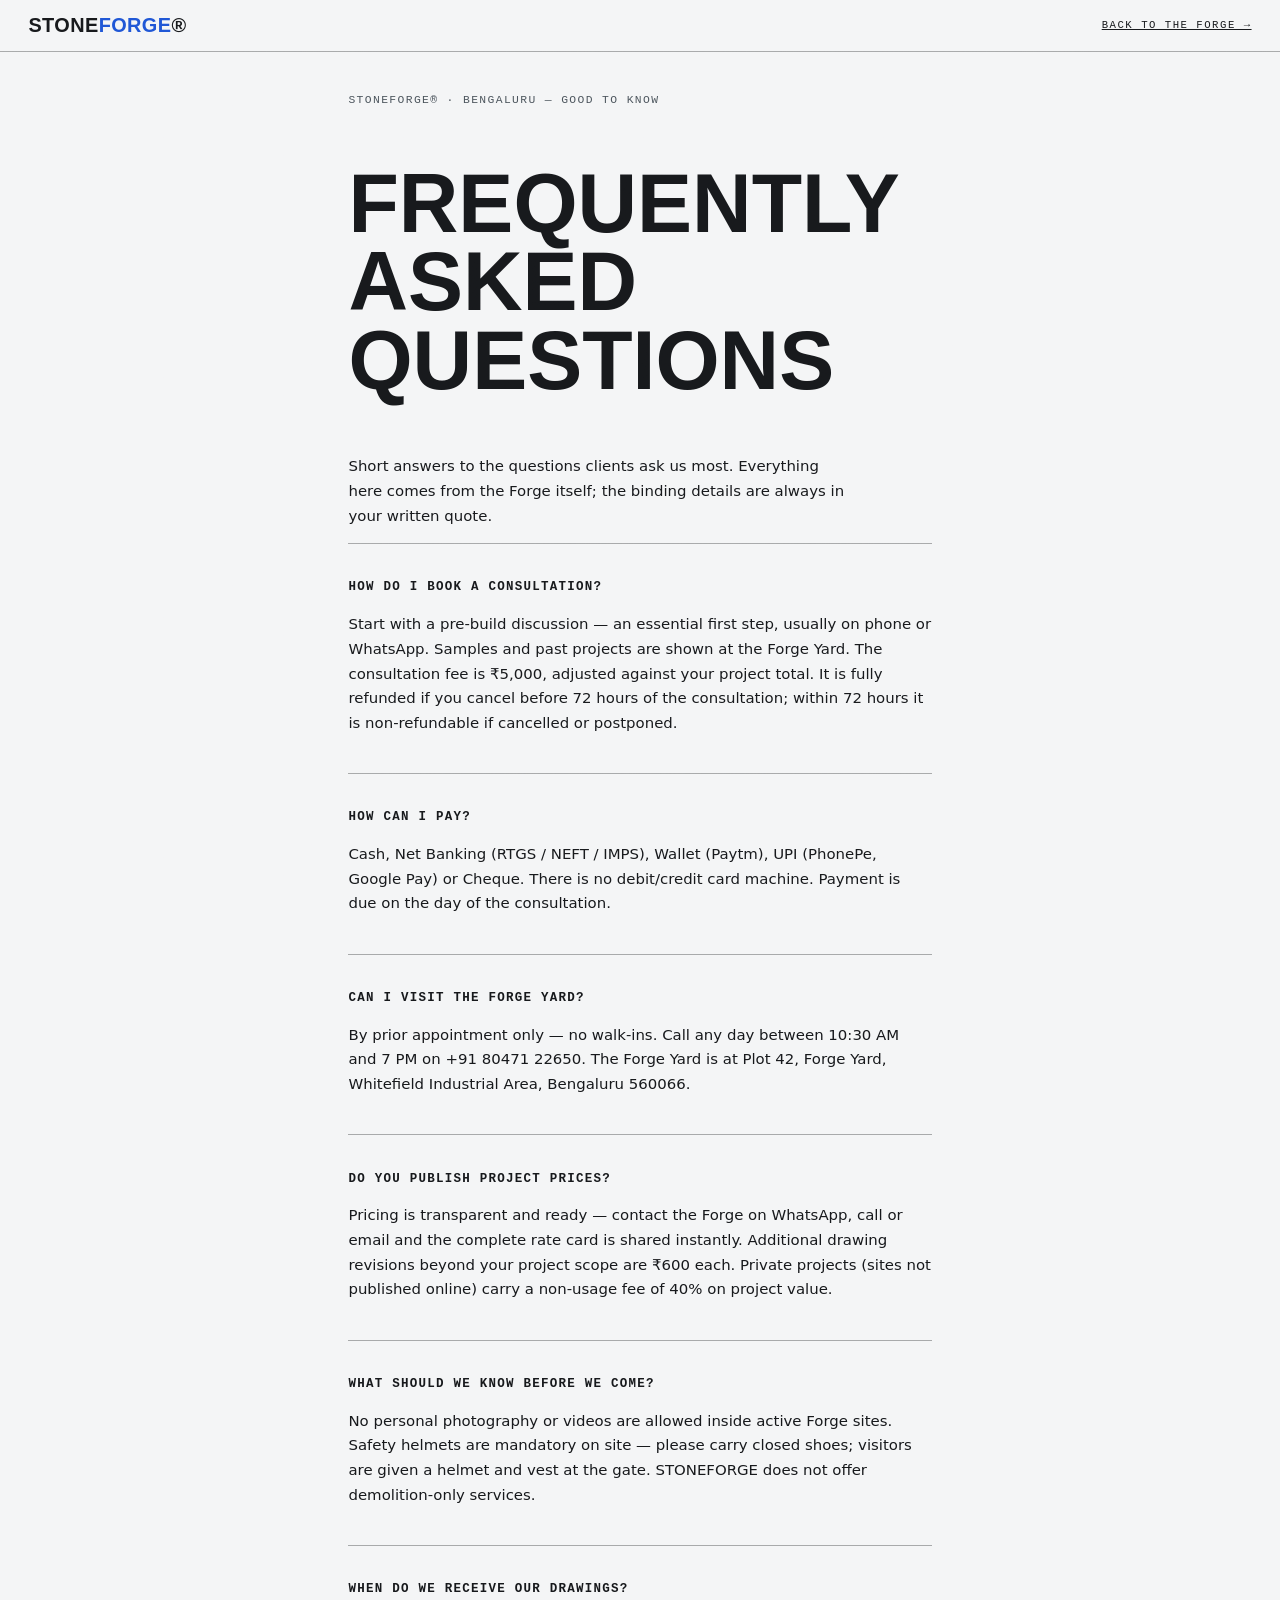
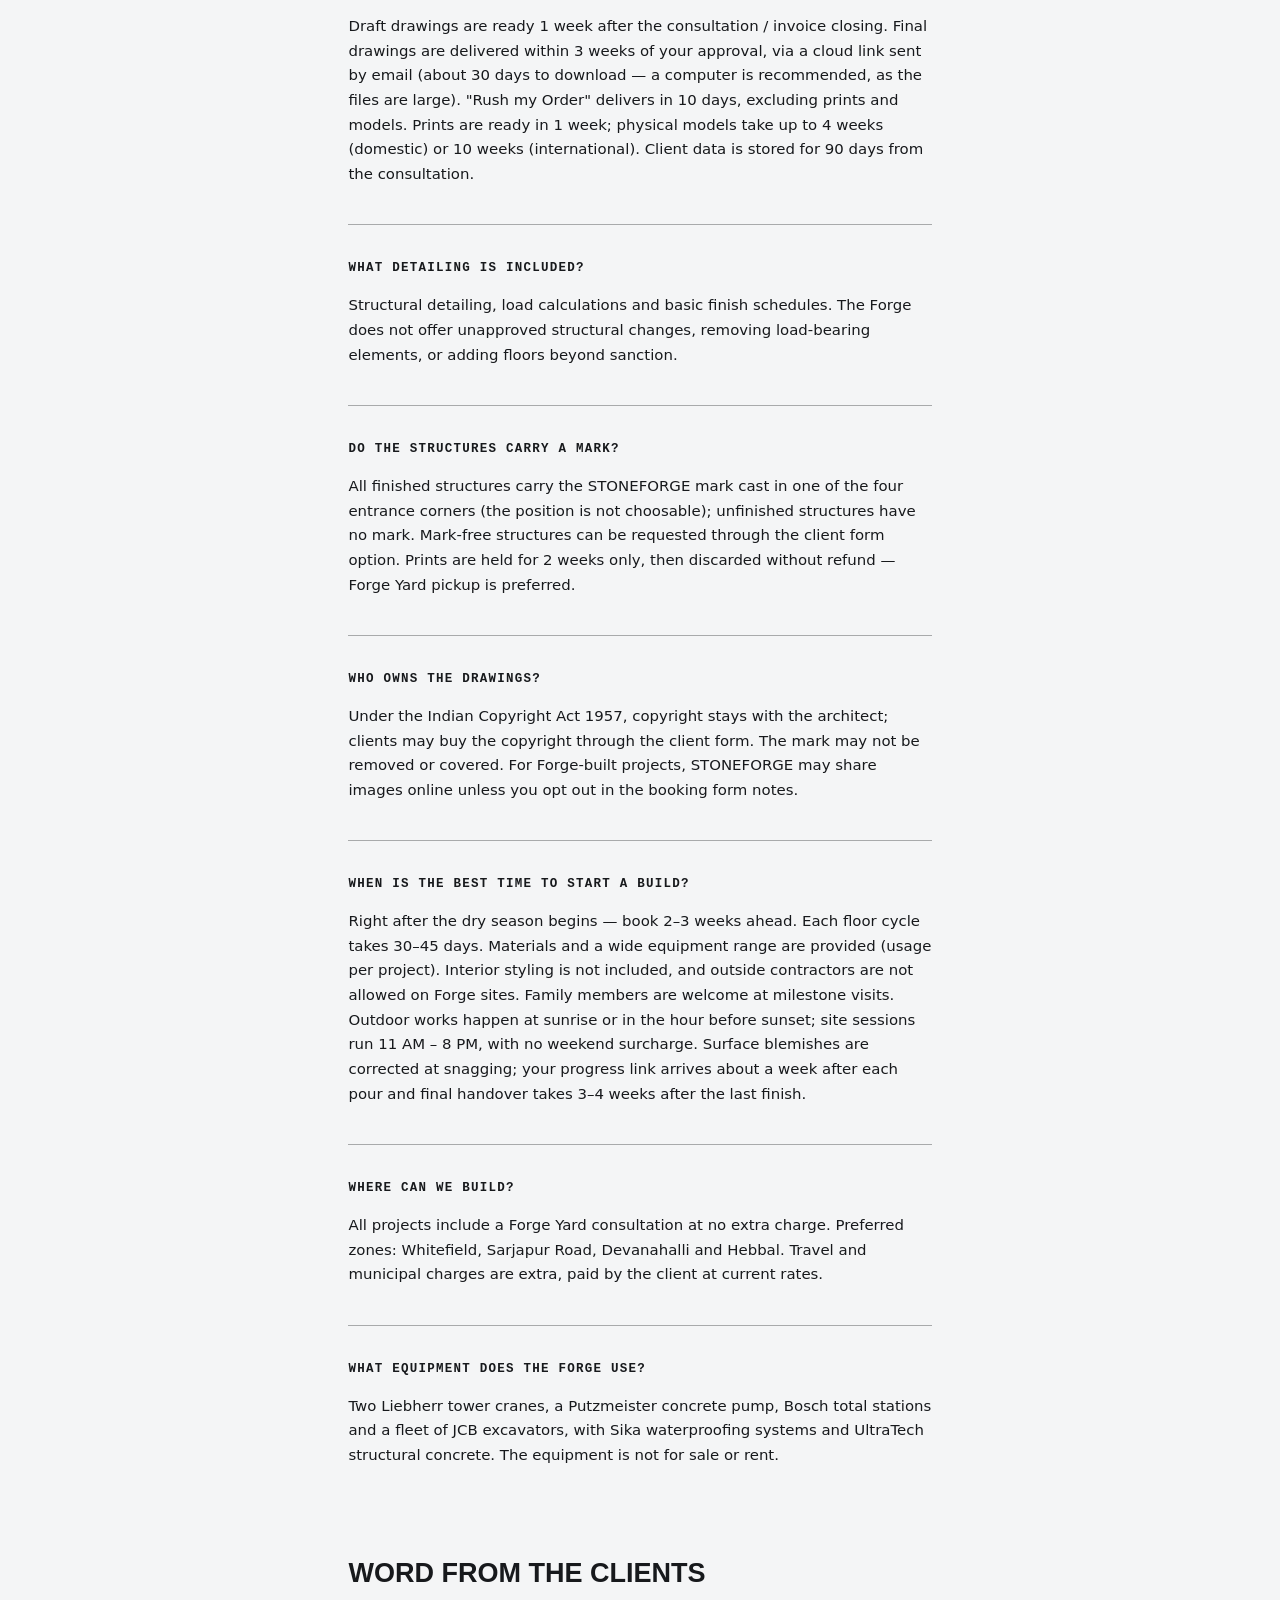
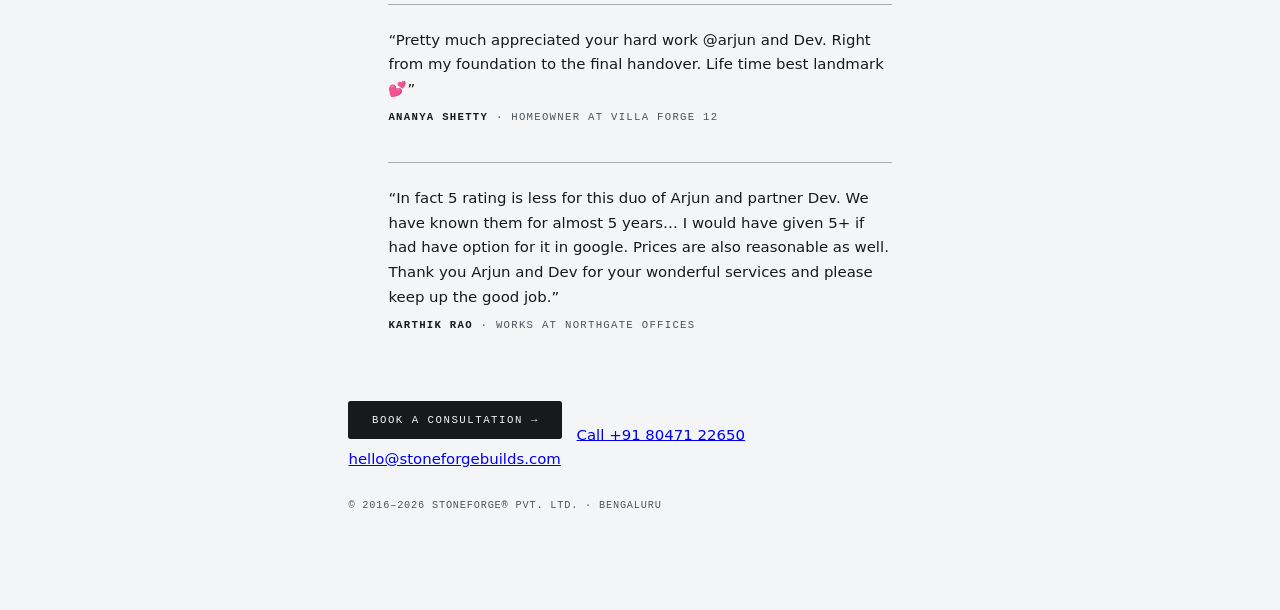
==== faq.html @ f1175250 "Retheme to STONEFORGE — imagined construction business, UI exact Same layout, section order, motion," ====
<!DOCTYPE html>
<html lang="en">
<head>
<meta charset="UTF-8">
<meta name="viewport" content="width=device-width, initial-scale=1.0">
<title>FAQ — STONEFORGE Bengaluru</title>
<meta name="description" content="Questions about booking a site consultation with STONEFORGE Bengaluru — fee, drawing timelines, site rules, detailing and ownership, answered from the Forge itself.">
<meta name="theme-color" content="#101216">
<link rel="stylesheet" href="css/main.css?v=11">
</head>
<body class="doc">
<header class="doc__bar">
  <a class="bar__logo" href="index.html">STONE<b>FORGE</b>®</a>
  <a class="doc__back" href="index.html">Back to the Forge →</a>
</header>
<div class="doc__wrap">
  <div class="mono" style="color:var(--taupe-deep);font-size:.8em;letter-spacing:.12em">STONEFORGE® · Bengaluru — Good to know</div>
  <h1>Frequently asked questions</h1>
  <p class="doc__intro">Short answers to the questions clients ask us most. Everything here comes from the Forge itself; the binding details are always in your written quote.</p>

  <div class="q"><h3>How do I book a consultation?</h3><p>Start with a pre-build discussion — an essential first step, usually on phone or WhatsApp. Samples and past projects are shown at the Forge Yard. The consultation fee is ₹5,000, adjusted against your project total. It is fully refunded if you cancel before 72 hours of the consultation; within 72 hours it is non-refundable if cancelled or postponed.</p></div>
  <div class="q"><h3>How can I pay?</h3><p>Cash, Net Banking (RTGS / NEFT / IMPS), Wallet (Paytm), UPI (PhonePe, Google Pay) or Cheque. There is no debit/credit card machine. Payment is due on the day of the consultation.</p></div>
  <div class="q"><h3>Can I visit the Forge Yard?</h3><p>By prior appointment only — no walk-ins. Call any day between 10:30 AM and 7 PM on +91 80471 22650. The Forge Yard is at Plot 42, Forge Yard, Whitefield Industrial Area, Bengaluru 560066.</p></div>
  <div class="q"><h3>Do you publish project prices?</h3><p>Pricing is transparent and ready — contact the Forge on WhatsApp, call or email and the complete rate card is shared instantly. Additional drawing revisions beyond your project scope are ₹600 each. Private projects (sites not published online) carry a non-usage fee of 40% on project value.</p></div>

  <div class="q"><h3>What should we know before we come?</h3><p>No personal photography or videos are allowed inside active Forge sites. Safety helmets are mandatory on site — please carry closed shoes; visitors are given a helmet and vest at the gate. STONEFORGE does not offer demolition-only services.</p></div>

  <div class="q"><h3>When do we receive our drawings?</h3><p>Draft drawings are ready 1 week after the consultation / invoice closing. Final drawings are delivered within 3 weeks of your approval, via a cloud link sent by email (about 30 days to download — a computer is recommended, as the files are large). "Rush my Order" delivers in 10 days, excluding prints and models. Prints are ready in 1 week; physical models take up to 4 weeks (domestic) or 10 weeks (international). Client data is stored for 90 days from the consultation.</p></div>
  <div class="q"><h3>What detailing is included?</h3><p>Structural detailing, load calculations and basic finish schedules. The Forge does not offer unapproved structural changes, removing load-bearing elements, or adding floors beyond sanction.</p></div>
  <div class="q"><h3>Do the structures carry a mark?</h3><p>All finished structures carry the STONEFORGE mark cast in one of the four entrance corners (the position is not choosable); unfinished structures have no mark. Mark-free structures can be requested through the client form option. Prints are held for 2 weeks only, then discarded without refund — Forge Yard pickup is preferred.</p></div>
  <div class="q"><h3>Who owns the drawings?</h3><p>Under the Indian Copyright Act 1957, copyright stays with the architect; clients may buy the copyright through the client form. The mark may not be removed or covered. For Forge-built projects, STONEFORGE may share images online unless you opt out in the booking form notes.</p></div>

  <div class="q"><h3>When is the best time to start a build?</h3><p>Right after the dry season begins — book 2–3 weeks ahead. Each floor cycle takes 30–45 days. Materials and a wide equipment range are provided (usage per project). Interior styling is not included, and outside contractors are not allowed on Forge sites. Family members are welcome at milestone visits. Outdoor works happen at sunrise or in the hour before sunset; site sessions run 11 AM – 8 PM, with no weekend surcharge. Surface blemishes are corrected at snagging; your progress link arrives about a week after each pour and final handover takes 3–4 weeks after the last finish.</p></div>

  <div class="q"><h3>Where can we build?</h3><p>All projects include a Forge Yard consultation at no extra charge. Preferred zones: Whitefield, Sarjapur Road, Devanahalli and Hebbal. Travel and municipal charges are extra, paid by the client at current rates.</p></div>
  <div class="q"><h3>What equipment does the Forge use?</h3><p>Two Liebherr tower cranes, a Putzmeister concrete pump, Bosch total stations and a fleet of JCB excavators, with Sika waterproofing systems and UltraTech structural concrete. The equipment is not for sale or rent.</p></div>

  <h2>Word from the clients</h2>
  <figure class="rev"><blockquote>“Pretty much appreciated your hard work @arjun and Dev. Right from my foundation to the final handover. Life time best landmark 💕”</blockquote><figcaption><b>Ananya Shetty</b> · Homeowner at Villa Forge 12</figcaption></figure>
  <figure class="rev"><blockquote>“In fact 5 rating is less for this duo of Arjun and partner Dev. We have known them for almost 5 years… I would have given 5+ if had have option for it in google. Prices are also reasonable as well. Thank you Arjun and Dev for your wonderful services and please keep up the good job.”</blockquote><figcaption><b>Karthik Rao</b> · Works at Northgate Offices</figcaption></figure>

  <p style="margin-top:3em"><a class="btn" href="kit.html"><span class="btn__bg"><span class="btn__bg-hover"></span></span><span class="btn__inner"><span class="btn__mask"><span class="btn__text">Book a Consultation →</span></span></span></a> &nbsp; <a href="tel:+918047122650" style="text-decoration:underline">Call +91 80471 22650</a> &nbsp; <a href="mailto:hello@stoneforgebuilds.com" style="text-decoration:underline">hello@stoneforgebuilds.com</a></p>
  <p class="mono" style="margin-top:2.5em;color:var(--taupe-deep);font-size:.72em">© 2016–2026 STONEFORGE® Pvt. Ltd. · Bengaluru</p>
</div>
</body>
</html>
---- css/main.css ----
/* STONEFORGE — own code. Every value transcribed from the reference
   codebase study (CODEBASE-SPEC.md, Annex A). Flat tokens, one accent. */
@font-face{font-family:"Geist";src:url(../assets/fonts/Geist-Variable.woff2) format("woff2");font-weight:100 900;font-display:swap}
@font-face{font-family:"FK Screamer";src:url(../assets/fonts/FKScreamer-Black.woff2) format("woff2");font-weight:900;font-display:swap}
@font-face{font-family:"FK Screamer PT";src:url(../assets/fonts/FKScreamer-Black.woff2) format("woff2");font-weight:900;font-display:swap}
@font-face{font-family:"Geist Mono";src:url(../assets/fonts/GeistMono-Variable.woff2) format("woff2");font-weight:100 900;font-display:swap}
@font-face{font-family:"Caveat";src:url(../assets/fonts/Caveat-Variable-latin.woff2) format("woff2");font-weight:400 700;font-display:swap}

:root{
  --fsa:.5;
  --size-unit:16;--size-container-ideal:1440;--size-container-min:992px;--size-container-max:6000px;
  --size-container:clamp(var(--size-container-min),100vw,var(--size-container-max));
  --size-font:calc(var(--size-container) / (var(--size-container-ideal) / var(--size-unit)));
  --font-body:"Geist",system-ui,sans-serif;
  --font-heading:"FK Screamer","Arial Narrow",Impact,sans-serif;
  --font-mono:"Geist Mono",ui-monospace,Menlo,monospace;
  --display:var(--font-heading);--mono:var(--font-mono);--body:var(--font-body);
  --text-xs:.75em;--text-sm:.8125em;--text-base:.875em;--text-md:1em;--text-lg:1.125em;--text-xl:1.25em;--text-2xl:1.5em;--text-3xl:1.875em;--text-4xl:2.25em;
  --leading-tight:1.2;--leading-normal:1.43;--leading-relaxed:1.6;
  --weight-light:300;--weight-regular:400;--weight-medium:500;--weight-semibold:600;--weight-bold:700;
  --taupe:#6E767E;--taupe-deep:#4B545C;--sand:#E8EAED;--cream:#F4F5F6;--ink:#17191C;--terra:#2F6BFF;--white:#FFFFFF;
  --white-soft:rgba(240,244,248,.8);--white-dim:rgba(240,244,248,.55);--hairline:rgba(240,244,248,.22);--line-strong:rgba(23,25,28,.34);
  --scene-bg:#101216;--court-bg:#0A0C0E;--court-bg-2:#111417;
  --color-accent:var(--terra);--color-accent-hover:#1F56D6;--color-accent-muted:rgba(47,107,255,.15);
  --color-bg:var(--sand);--color-surface:var(--cream);--color-border:var(--line-strong);--color-border-subtle:rgba(23,25,28,.14);
  --color-text:var(--ink);--color-text-secondary:rgba(23,25,28,.66);--color-text-muted:rgba(23,25,28,.45);--color-text-heading:var(--ink);
  --space-xxs:.5em;--space-xs:.75em;--space-s:1em;--space-sm:1.25em;--space-m:1.5em;--space-l:1.875em;--space-xl:2em;--space-xxl:2.5em;--space-3xl:3.75em;--space-4xl:5em;
  --container-padding:1.875em;
  --radius-xs:.25em;--radius-sm:.375em;--radius-md:.5em;--radius-lg:.75em;--radius-xl:1em;--radius-full:9999px;
  --stroke-weight:1px;
  --shadow-sm:0 .0625em .125em rgba(0,0,0,.3);--shadow-md:0 .25em .75em rgba(0,0,0,.3);--shadow-lg:0 .5em 1.5em rgba(0,0,0,.4);
  --ease-default:cubic-bezier(.625,.05,0,1);--duration-fast:.15s;--duration-normal:.3s;--duration-slow:.6s;
  --transition-default:var(--duration-normal) var(--ease-default);--transition-fast:var(--duration-fast) var(--ease-default);
}
*,*:after,*:before{box-sizing:border-box}
html{scroll-behavior:initial;scrollbar-width:none}
html,body{-webkit-font-smoothing:antialiased;-moz-osx-font-smoothing:grayscale;text-rendering:optimizeLegibility}
body{background-color:var(--color-bg);color:var(--color-text);font-family:var(--font-body);font-size:var(--size-font);font-weight:400;line-height:1.43;margin:0;min-height:100vh;-ms-overflow-style:none}
body::-webkit-scrollbar,body ::-webkit-scrollbar{display:none}
::selection{background:var(--terra);color:var(--cream);text-shadow:none}
svg{max-width:none;height:auto;box-sizing:border-box;vertical-align:middle}
.site__main{display:contents}
.site{position:relative;left:0}
:where(.court__title,.qq__endcap-title,.qq__name,.tbr-intro,.ttl__head){margin:0;font-size:inherit;font-weight:inherit}
:where(a,button,input,select,textarea,summary,[tabindex]:not([tabindex="-1"])):focus-visible{outline:2px solid currentColor;outline-offset:3px}
html.lenis,html.lenis body{height:auto}
.lenis.lenis-smooth iframe{pointer-events:none}
html.is-intro{overflow:hidden}
html.is-prepaint #main>:not(#hero),html.is-prepaint #footer{display:none}
body:after{content:"";position:fixed;inset:0;z-index:99;pointer-events:none;opacity:.06;mix-blend-mode:overlay;background-image:url("data:image/svg+xml,%3Csvg xmlns='http://www.w3.org/2000/svg' width='240' height='240'%3E%3Cfilter id='n'%3E%3CfeTurbulence type='fractalNoise' baseFrequency='0.9' numOctaves='2'/%3E%3C/filter%3E%3Crect width='240' height='240' filter='url(%23n)'/%3E%3C/svg%3E")}

/* ---------- Skip links ---------- */
.skip{position:fixed;left:1em;top:1em;z-index:10050;display:flex;gap:.5em;pointer-events:none}
.skip__link{appearance:none;display:inline-block;margin:0;padding:1.083333em 1.666667em;border:0;border-radius:0;font-family:var(--mono);font-weight:500;font-size:.75em;line-height:1;letter-spacing:.12em;text-transform:uppercase;text-decoration:none;color:var(--ink);background:var(--cream);cursor:pointer;pointer-events:auto;transform:translateY(-400%)}
.skip__link:focus,.skip__link:focus-visible{transform:none;outline:2px solid var(--terra);outline-offset:2px}

/* ---------- Page-transition door ---------- */
.pt-door{position:fixed;inset:0;z-index:10000;overflow:hidden;contain:strict;visibility:hidden;pointer-events:none;--pt-amber:170,200,255}
html.pt-in .pt-door,.pt-door.is-active{visibility:visible;pointer-events:auto}
.pt-door__leaf{position:absolute;top:0;bottom:0;width:calc(50% + 1px);background:linear-gradient(180deg,#14171b,#0f1215 55%,#0a0c0e);will-change:transform}
.pt-door__leaf:before{content:"";position:absolute;inset:2.2em;border:1px solid rgba(240,244,248,.05)}
.pt-door__leaf--a{left:0}.pt-door__leaf--b{right:0}
.pt-door__bar{position:absolute;height:.35em;top:52%;width:34%;border-radius:.2em;background:linear-gradient(180deg,#fffaf01a,#fffaf008)}
.pt-door__leaf--a .pt-door__bar{right:3.2em}.pt-door__leaf--b .pt-door__bar{left:3.2em}
.pt-door__rim{position:absolute;top:0;bottom:0;width:1px;opacity:0;background:rgba(var(--pt-amber),.9);box-shadow:0 0 1.125em rgba(var(--pt-amber),.6)}
.pt-door__leaf--a .pt-door__rim{right:0}.pt-door__leaf--b .pt-door__rim{left:0}
.pt-door__light{position:absolute;top:0;bottom:0;left:50%;width:0;opacity:0;mix-blend-mode:screen;background:linear-gradient(90deg,rgba(var(--pt-amber),.25),#ffe2bef2 50%,rgba(var(--pt-amber),.25))}
.pt-door__flood{position:absolute;inset:0;opacity:0;mix-blend-mode:screen;pointer-events:none;background:radial-gradient(70% 90% at 50% 50%,#d7e6fff2,rgba(var(--pt-amber),.55) 45%,#2f6bff26)}
.pt-door__label{position:absolute;left:50%;top:50%;z-index:2;margin:0;transform:translate(-50%,-50%);text-align:center;white-space:nowrap;opacity:0}
.pt-door__name{display:block;font-family:"FK Screamer PT","FK Screamer",Impact,sans-serif;font-weight:900;font-size:1.125em;line-height:.9;letter-spacing:.01em;text-transform:uppercase;color:#f4f5f6eb}
.pt-door__char{display:inline-block;will-change:transform,opacity}

/* ---------- Loader ---------- */
.loader{position:fixed;inset:0;z-index:60;background:var(--scene-bg);pointer-events:none}
.loader--live{background:transparent}
.loader__blocks{position:absolute;inset:0;z-index:1}
.loader__block{position:absolute;background:#000;box-shadow:0 0 0 1px #000}
.loader__ui{position:absolute;left:4em;bottom:3.5em;z-index:2;display:flex;gap:1.5em;align-items:baseline;font-family:var(--mono);color:var(--sand);font-size:.75em;letter-spacing:.18em;text-transform:uppercase}
.loader__pct{font-size:3.333333em;font-weight:700;letter-spacing:-.02em;color:var(--white);font-variant-numeric:tabular-nums}
.loader__bar{display:inline-block;width:15em;height:1px;background:var(--hairline);position:relative;top:-.5em}
.loader__bar i{position:absolute;left:0;top:0;height:100%;width:0%;background:var(--terra)}
.loader__skip{position:absolute;top:3.272727em;right:4.363636em;z-index:2;pointer-events:auto;font-family:var(--mono);font-size:.6875em;letter-spacing:.16em;text-transform:uppercase;color:var(--white-dim);background:none;border:1px solid var(--hairline);border-radius:9999px;padding:1.090909em 2em;cursor:pointer;opacity:0;visibility:hidden;transition:color .3s,border-color .3s,opacity .4s,visibility 0s .4s}
.loader__skip.is-on{opacity:1;visibility:visible;transition-delay:0s}
.loader__skip:hover{color:var(--white);border-color:var(--white-soft)}
.loader__skip:focus-visible{outline:2px solid var(--terra);outline-offset:3px}
.loader__label{display:inline-flex;align-items:center;gap:.833333em;white-space:nowrap;color:var(--white-soft)}
.loader__mark{width:2.666667em;height:auto;flex:none;color:var(--white)}
.loader-num{position:fixed;inset:0;z-index:59;pointer-events:none;mix-blend-mode:multiply}
.loader-num__svg{display:block;width:100%;height:100%}
.loader-num__digit{font-family:var(--font-heading);font-weight:900;fill:#fff}

/* ---------- Top bar ---------- */
.bar{position:fixed;top:0;left:0;right:0;z-index:50;display:flex;justify-content:space-between;align-items:flex-start;padding:2.375em 3em 0;pointer-events:none;transition:top .45s cubic-bezier(.625,.05,0,1),transform .7s cubic-bezier(.625,.05,0,1),opacity .6s ease}
.bar>*{pointer-events:auto}
.bar--hidden{top:-8em}
.bar__logo{display:block;padding-block:.3125em;margin-block:-.3125em;color:var(--white);transition:color .4s ease;text-decoration:none;font-family:var(--display);font-weight:900;font-size:1.375em;letter-spacing:.02em;line-height:1;text-transform:uppercase}
.bar__logo b{color:var(--terra);font-weight:900}
.bar__cta{font-size:.8125em}
.bar--ink .bar__logo{color:var(--ink)}
.bar--ink .bar__cta{--btn-color:var(--cream);--btn-bg:var(--ink);--btn-hover-bg:var(--terra);--btn-hover-color:var(--cream);--btn-icon-color:var(--terra);--btn-icon-bg:var(--cream)}
html.is-intro .bar{opacity:0;pointer-events:none}
html.is-intro .bar>*{pointer-events:none}

/* ---------- Buttons ---------- */
.btn{--btn-color:var(--cream);--btn-bg:var(--ink);--btn-hover-bg:var(--terra);--btn-hover-color:var(--cream);--btn-icon-color:var(--terra);--btn-icon-bg:var(--cream);--btn-radius:.25em;--btn-icon-radius:.125em;--btn-swap-dist:1.6em;--btn-ease-hover:cubic-bezier(.625,.05,0,1);--btn-ease-click:cubic-bezier(.4,0,.2,1);--btn-focus:var(--terra);position:relative;display:inline-grid;padding:0;border:0;color:var(--btn-color);background:transparent;font-family:var(--mono);font-size:.71875em;font-weight:500;letter-spacing:.14em;text-transform:uppercase;line-height:1;text-decoration:none;cursor:pointer;user-select:none;-webkit-user-select:none;-webkit-tap-highlight-color:transparent;transition:transform .18s var(--btn-ease-click)}
.btn:active{transform:scale(.965)}
.btn__bg{grid-area:1/1;position:relative;overflow:clip;background:var(--btn-bg);border-radius:var(--btn-radius);box-shadow:inset 0 0 0 var(--btn-border-w,0) var(--btn-border-c,transparent)}
.btn__bg-hover{position:absolute;left:-10%;bottom:0;width:120%;height:100%;background:var(--btn-hover-bg);transform:translate3d(0,175%,0) rotate(15deg)}
.btn__inner{grid-area:1/1;position:relative;display:flex;align-items:center;justify-content:center;gap:.95em;padding:1.3em 2.2em;transition:color .525s var(--btn-ease-hover)}
.btn--icon .btn__inner{padding:.85em .85em .85em 2.2em}
.btn__mask{clip-path:inset(-10% 0);display:flex;align-items:center;justify-content:center;flex:none}
.btn__text{display:block;text-shadow:0 var(--btn-swap-dist) currentColor}
.btn__icon-wrap{position:relative;display:grid;flex:none;width:2.1em;height:2.1em;color:var(--btn-icon-color);border-radius:var(--btn-icon-radius)}
.btn__icon-bg{grid-area:1/1;width:100%;height:100%;background:var(--btn-icon-bg);border-radius:inherit}
.btn__icon-mask{grid-area:1/1;position:relative;overflow:clip;width:100%;height:100%}
.btn__icon-list{position:absolute;top:0;right:0;display:flex;height:100%}
.btn__icon{width:2.1em;height:2.1em;padding:.55em;box-sizing:border-box;display:block}
.btn__bg-hover,.btn__text,.btn__icon,.btn__icon-bg{transition:transform .525s var(--btn-ease-hover)}
.btn:after{content:"";position:absolute;inset:-.35em;border-radius:calc(var(--btn-radius) + .2em);box-shadow:0 0 0 0 transparent;transition:box-shadow .2s cubic-bezier(.32,.72,0,1);pointer-events:none}
.btn:focus-visible{outline:none}
.btn:focus-visible:after{box-shadow:0 0 0 .18em var(--btn-focus)}
.btn--light{--btn-bg:var(--cream);--btn-color:var(--ink);--btn-hover-bg:var(--terra);--btn-hover-color:var(--cream);--btn-icon-bg:var(--ink);--btn-icon-color:var(--cream);--btn-focus:var(--cream)}
.btn--ghost{--btn-bg:transparent;--btn-color:var(--white);--btn-hover-bg:var(--terra);--btn-hover-color:var(--cream);--btn-border-w:1px;--btn-border-c:var(--hairline)}
.btn--inverse{--btn-bg:var(--terra);--btn-hover-bg:var(--ink);--btn-color:var(--cream);--btn-hover-color:var(--cream);--btn-icon-color:var(--ink);--btn-icon-bg:var(--cream);--btn-focus:var(--ink)}
.btn--pill{--btn-radius:999em;--btn-icon-radius:999em}
@media (hover:hover) and (pointer:fine) and (prefers-reduced-motion:no-preference){
  .btn:hover .btn__bg-hover{transform:translateZ(0) rotate(0)}
  .btn:hover .btn__text{transform:translateY(calc(-1 * var(--btn-swap-dist)))}
  .btn:hover .btn__icon{transform:translate3d(200%,0,0)}
  .btn:hover .btn__icon-bg{transform:rotate(90deg)}
  .btn:hover .btn__inner{color:var(--btn-hover-color)}
}
@media (hover:none){.btn__bg-hover{display:none}}

/* ---------- Sound toggle ---------- */
.snd{position:fixed;z-index:48;left:4em;bottom:1.583333em;display:flex;align-items:center;gap:1.166667em;padding:0;border:0;background:none;cursor:pointer;font-size:.75em;color:var(--white-dim);transition:transform .7s cubic-bezier(.625,.05,0,1),color .3s,opacity .6s ease;-webkit-tap-highlight-color:transparent}
html.is-intro .snd{opacity:0;pointer-events:none}
.snd:hover{color:var(--sand)}
.snd--ink{color:#17191cb3}.snd--ink:hover{color:var(--ink)}
.snd__ring{display:flex;align-items:center;justify-content:center;width:3.333333em;height:3.333333em;border-radius:50%;border:1px solid rgba(255,255,255,.15);background:#00000040;-webkit-backdrop-filter:blur(12px);backdrop-filter:blur(12px);transition:background .3s}
.snd:hover .snd__ring{background:#0006}
.snd--ink .snd__ring{border-color:#17191c26}
.snd__eq{display:flex;align-items:flex-end;gap:.208333em;height:1.166667em}
.snd__eq i{width:.166667em;height:35%;border-radius:1px;background:currentColor;transform-origin:50% 100%;transition:height .3s}
.snd--on .snd__eq i{animation:sndEq .85s ease-in-out infinite alternate}
.snd--on .snd__eq i:nth-child(2){animation-delay:.13s}.snd--on .snd__eq i:nth-child(3){animation-delay:.26s}.snd--on .snd__eq i:nth-child(4){animation-delay:.39s}
.snd--off{color:rgba(232,234,237,.34)}.snd--off:hover{color:var(--white-dim)}
.snd--ink.snd--off{color:#17191c61}
.snd__div{display:block;width:1px;height:1.166667em;background:rgba(232,234,237,.18);opacity:0;transition:opacity .5s ease}
.snd--hero .snd__div{opacity:1}
.snd--ink .snd__div{background:#17191c2e}

/* ---------- Headline fill meters (data-fill) ---------- */
@property --p{syntax:"<number>";initial-value:0;inherits:true}
[data-fill]{--p:0;--edge:var(--terra);--ease:linear;--unread:rgba(120,130,140,.22);--final:var(--sand)}
.cf-line{display:block}
.rat__title .cf-line{display:inline-block}
.cf-line,.cf-line > [data-fill-text]{background-image:linear-gradient(90deg,var(--final) 0%,var(--final) 30%,var(--edge) 40%,var(--unread) 50%,var(--unread) 100%);background-size:350% 100%;background-repeat:no-repeat;background-position-x:calc((100 - var(--p)) * 1%);-webkit-background-clip:text;background-clip:text;color:transparent!important;forced-color-adjust:none;-webkit-print-color-adjust:exact;print-color-adjust:exact}
[data-fill="dim"]{--unread:rgba(120,130,140,.22);--final:var(--sand)}
[data-fill="ghost"]{--unread:transparent}
@media (prefers-reduced-motion:reduce){[data-fill]{--p:100}}
[data-fill] .cf-seg{position:relative}

/* ---------- Hero ---------- */
.hero{position:relative;height:100vh;background:var(--scene-bg);color:var(--white);overflow:hidden;--h1-size:7.625em}
.hero__main{position:relative;z-index:1;display:flex;flex-direction:column;height:100%;padding:0 calc(var(--size-font)*3) 1.75em}
.hero--internal .hero__main{flex:inherit;height:auto}
.hero__media{position:absolute;inset:0;z-index:0}
.hero__poster{position:absolute;inset:0}
.hero__poster img{width:100%;height:100%;object-fit:cover;object-position:center}
.hero__poster--first img{position:absolute;inset:0}
.hero__canvas{position:absolute;inset:0;width:100%;height:100%;display:block;opacity:0;transition:opacity .6s ease}
.hero__canvas.is-live{opacity:1}
.hero__player-front{position:absolute;inset:0;z-index:2;width:100%;height:100%;object-fit:cover;object-position:center;pointer-events:none;will-change:transform}
.hero__floor-strip{position:absolute;inset:0;z-index:1;width:100%;height:100%;object-fit:cover;object-position:center;pointer-events:none;will-change:transform}
.hero__seam{position:absolute;inset:0;z-index:4;pointer-events:none}
.hero__seam:before{content:"";position:absolute;left:0;right:0;bottom:0;height:13%!important;background:linear-gradient(180deg,#0000,#101216 55%);opacity:.97}
.hero__player-glow{position:absolute;inset:0;z-index:3;width:100%;height:100%;object-fit:cover;object-position:center;pointer-events:none;mix-blend-mode:screen;opacity:.35;will-change:transform;-webkit-mask-image:var(--glow-mask);mask-image:var(--glow-mask);-webkit-mask-size:cover;mask-size:cover}
.hero__copy{position:static;z-index:2;height:100%;display:flex;flex-direction:column}
.hero__main{flex:1;min-height:0}
.hero__h1{position:static;margin:0;font-family:var(--display);font-weight:900;font-size:clamp(3em,7vw,7.625em);line-height:.9;letter-spacing:.005em;text-transform:uppercase;color:var(--white)}
.hero--h1a .hero__h1{z-index:5;mix-blend-mode:overlay}
.hero__h1-line{display:block}
.hero__h1-line--giant{position:absolute;left:calc(var(--size-font)*3);top:18.2%;z-index:5;font-size:min(var(--h1-size,9999px),clamp(calc(var(--size-font)*4.5),9.6vw,calc(var(--size-font)*11)));letter-spacing:.02em;white-space:nowrap;--final:#fff}
.hero__h1-line--giant > span{opacity:0}
.hero__h1-line--giant .cf-seg{position:relative}
.hero--h1front .hero__h1-line--giant{--h1f-ink:#E8EAED}
.hero__h1-ghost-line{position:absolute;opacity:0;left:calc(var(--size-font)*3);top:18.2%;z-index:7;font-family:var(--display);font-weight:900;font-size:min(var(--h1-size,9999px),clamp(calc(var(--size-font)*4.5),9.6vw,calc(var(--size-font)*11)));letter-spacing:.02em;line-height:.9;text-transform:uppercase;white-space:nowrap;--unread:transparent;--edge:transparent;--final:#E8EAED;color:var(--h1f-ink,#E8EAED);mix-blend-mode:hard-light;pointer-events:none}
.hero__h1-ghost-line > span{opacity:1}
.hero__h1-ghost-line .hero__h1-word--pre{visibility:hidden}
.hero__h1-word--pre{}
.hero__h1-light{position:absolute;inset:0;pointer-events:none;color:transparent}
.hero__h1-light--ray{background:linear-gradient(var(--h1-ray-angle,115deg),transparent calc(var(--h1-ray-center,72%) - var(--h1-ray-width,26%) / 2),#FFFBEB calc(var(--h1-ray-center,72%)),transparent calc(var(--h1-ray-center,72%) + var(--h1-ray-width,26%) / 2));background-size:auto;background-clip:text;-webkit-background-clip:text;opacity:calc(var(--h1-ray-alpha,.75) * var(--h1-ray-o,0))}
.hero__h1-light--sweep{background:linear-gradient(100deg,transparent calc(72% - 14%),#FFFBEB 72%,transparent calc(72% + 14%));background-size:300% 100%;background-position-x:calc(var(--sweep-o,1.05) * 100%);background-clip:text;-webkit-background-clip:text;opacity:var(--h1-sweep-o,0)}
.hero--h1b .hero__h1-light--ray{--h1-ray-angle:115deg;--h1-ray-center:72%;--h1-ray-width:26%;--h1-ray-alpha:.75}
.hero__headline{position:absolute;left:calc(var(--size-font)*3);top:max(calc(41.9% - 3.6678em),calc(18.2% + var(--h1-size,7.625em) * 1.015 + .4438em));z-index:7;display:flex;flex-direction:column;gap:0}
.hero__tagline{margin:0;font-size:3.3944em;line-height:.89;letter-spacing:.01em;text-transform:none;color:#8FB4FF;font-weight:900;font-family:var(--display)}
.hero__tagline > span{display:inline-block;opacity:0}
.hero__para{max-width:19em;margin:1.5139em 0 0;font-size:1em;font-weight:400;line-height:1.6;color:var(--white-soft);opacity:0;transform:translateY(.875em)}
.hero__cta-row{display:flex;gap:.8125em;margin-top:2.061em;opacity:0;transform:translateY(.875em)}
.hero__slogan{position:absolute;right:46%;bottom:34%;z-index:6;list-style:none;margin:0;padding:0;pointer-events:none;font-family:var(--mono);font-size:.65625em;letter-spacing:.22em;text-transform:uppercase;color:var(--white-soft)}
.hero__slogan-item{position:absolute;left:0;bottom:0;display:flex;align-items:center;gap:.7em;white-space:nowrap;opacity:0}
.hero__slogan-item.is-on{opacity:1;transition:opacity .28s ease,transform .28s ease}
.hero__slogan-dot{width:.55em;height:.55em;border-radius:50%;background:var(--terra);flex:none}
.hero__slogan-item--a{--tx:0em;--ty:0em}.hero__slogan-item--b{--tx:-2.5em;--ty:6.5em}.hero__slogan-item--c{--tx:3.5em;--ty:-2.5em}.hero__slogan-item--d{--tx:-1em;--ty:3em}
.hero__slogan-item{transform:translate(var(--tx),var(--ty)) translateY(.5em)}
.hero__slogan-item.is-on{transform:translate(var(--tx),var(--ty))}
.hero__prod-card{position:absolute;right:2.125em;bottom:1.6875em;z-index:6;width:clamp(6em,8.5vw,9.375em);aspect-ratio:252/286;color:var(--white);opacity:0;pointer-events:none}

.hero__pc-corner{position:absolute;width:.875em;height:.875em;color:var(--white-soft)}
.hero__pc-corner:before,.hero__pc-corner:after{content:"";position:absolute;background:currentColor}
.hero__pc-corner:before{width:100%;height:1.5px}.hero__pc-corner:after{width:1.5px;height:100%}
.hero__pc-corner--tl{top:0;left:0}.hero__pc-corner--tr{top:0;right:0;transform:scaleX(-1)}.hero__pc-corner--bl{bottom:0;left:0;transform:scaleY(-1)}.hero__pc-corner--br{bottom:0;right:0;transform:scale(-1)}
.hero__pc-reticle{position:absolute;left:50%;top:46%;width:58%;aspect-ratio:1;transform:translate(-50%,-50%);border:1px solid var(--hairline);border-radius:50%}
.hero__pc-reticle:before,.hero__pc-reticle:after{content:"";position:absolute;background:var(--hairline)}
.hero__pc-reticle:before{left:50%;top:-14%;bottom:-14%;width:1px}
.hero__pc-reticle:after{top:50%;left:-14%;right:-14%;height:1px}
.hero__prod-card-icon{position:absolute;left:50%;top:46%;transform:translate(-50%,-50%);width:26%;color:var(--white-soft)}
.hero__pc-scan{position:absolute;left:0;right:0;top:0;height:18%;background:linear-gradient(180deg,transparent,rgba(47,107,255,.28),transparent);animation:pcScan 4.6s ease-in-out infinite}
.hero__pc-top{position:absolute;top:.75em;left:0;right:0;text-align:center;font-family:var(--mono);font-size:.5625em;letter-spacing:.22em;color:var(--white-dim)}
.hero__prod-card-live{position:absolute;top:.75em;right:.75em;width:.375em;height:.375em;border-radius:50%;background:var(--terra);animation:pcLive 1.8s ease-in-out infinite}
.hero__pc-coords{position:absolute;left:0;right:0;bottom:3.75em;text-align:center;font-family:var(--mono);font-size:.5625em;letter-spacing:.18em;color:var(--white-dim)}
.hero__prod-card-tag{position:absolute;left:0;right:0;bottom:.888889em;text-align:center;font-family:var(--mono);font-size:.5625em;letter-spacing:.22em;color:var(--white-soft)}
.hero__learn{position:absolute;left:calc(4em + var(--cue-shift,0px));bottom:2.166667em;z-index:6;display:flex;align-items:center;gap:.833333em;font-family:var(--mono);font-size:.75em;letter-spacing:.18em;text-transform:uppercase;color:var(--white-dim);opacity:0;transform:translateY(.666667em);background:none;border:0;padding:0;cursor:pointer;text-decoration:none}
.hero__learn.is-on{opacity:1;transform:none;transition:opacity .8s ease,transform .8s ease}
.hero__learn:hover{color:var(--white)}
.hero__learn-drib{position:relative;width:1.833333em;height:2.166667em}
.hero__learn-ball{position:absolute;left:50%;top:0;width:.916667em;height:.916667em;margin-left:-.458333em;border:1px solid var(--white-soft);border-radius:50%;animation:cueDrib 1.6s cubic-bezier(.36,0,.64,1) infinite}
.hero__learn-ghost{position:absolute;left:50%;top:0;width:.916667em;height:.916667em;margin-left:-.458333em;border:1px solid rgba(240,244,248,.25);border-radius:50%;animation:cueDrib 1.6s cubic-bezier(.36,0,.64,1) infinite;animation-delay:.12s}
.hero__learn-ghost--2{animation-delay:.24s}
.hero__learn-ring{position:absolute;left:50%;bottom:0;width:1.333333em;height:.416667em;margin-left:-.666667em;border:1px solid rgba(240,244,248,.3);border-radius:50%}
.hero__learn-floor{position:absolute;left:0;right:0;bottom:0;height:1px;background:var(--hairline)}

/* ---------- Court ---------- */
.court{height:200vh;background:radial-gradient(120% 60% at 50% 0%,var(--court-bg-2),var(--court-bg));position:relative}
.court__canvas{position:fixed;inset:0;width:100%;height:100%;display:block;opacity:0;z-index:1;pointer-events:none}
.court__vignette{position:fixed;inset:0;z-index:3;pointer-events:none;opacity:0;background:radial-gradient(60% 50% at 50% 46%,transparent 55%,rgba(10,12,14,.65) 100%)}
.court__lantern{position:fixed;inset:0;z-index:4;pointer-events:none;opacity:0;background:radial-gradient(11.25em circle at var(--lx,50%) var(--ly,40%),rgba(47,107,255,.16),transparent 70%)}
.court__track{position:relative;height:100%}
.court__caption{position:absolute;inset:0;z-index:0;display:flex;align-items:flex-end;justify-content:center;padding-bottom:16vh;opacity:0;text-align:center}
.court__title{font-family:var(--display);font-weight:900;font-size:clamp(2.5em,6vw,5.75em);line-height:.9;text-transform:uppercase;color:var(--sand)}
.court.is-static .court__canvas,.court.is-static .court__vignette,.court.is-static .court__lantern{display:none}
.court.is-static .court__caption{opacity:1}

/* ---------- Tech strip ---------- */
.qq{position:relative;z-index:14}
.qq__stage{height:100vh;display:flex;flex-direction:column;background:var(--court-bg-2);overflow:hidden}
.qq__strip{flex:1;display:flex;align-items:center;gap:12vw;padding:0 3em;will-change:transform}
.qq__lead{flex:0 0 auto;width:56vw}
.qq__endcap{flex:0 0 auto;width:34vw}
.qq__endcap-title{font-family:var(--display);font-weight:900;font-size:clamp(2.5em,4.6vw,4.5em);line-height:.92;text-transform:uppercase;color:var(--cream);--final:var(--cream)}
.qq__endcap-title .cf-seg{display:block}
.qq__endcap-title b{color:var(--terra);--edge:var(--cream);font-weight:900}
.qq__endcap-sub{margin:2em 0 0;font-family:var(--mono);font-size:.625em;letter-spacing:.22em;line-height:2;text-transform:uppercase;color:var(--white-dim)}
.qq__panel{flex:0 0 auto;position:relative;width:36vw;max-width:36.25em;height:66vh;background:#0b0d0f;border:1px solid var(--hairline);overflow:hidden}
.qq__imgw{position:absolute;inset:0;overflow:hidden}
.qq__img{position:absolute;left:0;top:-6%;width:100%;height:112%;object-fit:cover;will-change:transform}
.qq__panelshade{position:absolute;inset:0;background:linear-gradient(180deg,rgba(10,12,14,.42),rgba(10,12,14,0) 32%,rgba(10,12,14,.18) 62%,rgba(10,12,14,.92));pointer-events:none}
.qq__hud{position:absolute;left:1.375em;right:1.375em;bottom:1.25em;color:var(--white)}
.qq__hudrow{display:flex;justify-content:space-between;gap:1em;font-family:var(--mono);font-size:.625em;letter-spacing:.2em;text-transform:uppercase;color:var(--white-dim);border-bottom:1px solid var(--hairline);padding-bottom:1em;margin-bottom:1.2em}
.qq__hudrow > .r{margin-left:auto}
.qq__name{font-family:var(--mono);font-weight:700;font-size:clamp(1.25em,1.9vw,1.6875em);letter-spacing:.06em;text-transform:uppercase;color:var(--cream)}
.qq__claim{margin:.8em 0 0;font-size:.78125em;line-height:1.55;color:var(--white-soft);max-width:44ch}
.qq__bridge{display:none;width:100vw;height:100vh;position:relative;flex:none;align-items:center;overflow:hidden;background:var(--court-bg-2)}
.qq__bridge-title{position:absolute;left:0;top:50%;transform:translateY(-50%);width:100%;text-align:center;font-family:var(--display);font-weight:900;font-size:clamp(3em,6.4vw,6.25em);line-height:.92;text-transform:uppercase;color:var(--cream);white-space:nowrap;--final:var(--cream)}
.qq__bridge-title .cf-seg{display:inline-block}
.qq__bridge-title b{color:var(--terra);--edge:var(--cream);font-weight:900}
html.trans-var .qq{display:flex;flex-direction:column}
html.trans-var .qq__bridge{display:flex}

/* ---------- Team (your names, framed) ---------- */
.team{position:relative;z-index:15}
.tbr-intro{padding:6.875em 0 1.5em;margin-bottom:-4em;position:relative;z-index:2}
.tbr-intro__strip{display:block;width:104%;margin-left:-2%;padding:calc(var(--size-font)*1.125) calc(var(--size-font)*4.8);font-family:var(--display);font-weight:900;font-size:clamp(2.75em,6.5vw,6em);line-height:.92;text-transform:uppercase;white-space:nowrap}
.tbr-intro__strip--a{background:#1d2733;color:var(--terra);--unread:#1d2733;--final:var(--terra);transform:rotate(-2.2deg);transform-origin:left center}
.tbr-intro__strip--b{background:var(--cream);color:var(--ink);--unread:var(--cream);--final:var(--ink);transform:rotate(1.4deg);transform-origin:right center;text-align:right;margin-top:3em}
.tbr-intro__meta{position:absolute;left:3em;top:1.75em;font-family:var(--mono);font-size:.625em;letter-spacing:.22em;text-transform:uppercase;color:var(--white-dim)}
.tbr-intro__meta b{color:var(--sand);font-weight:500}
.tbr-scene{position:relative;height:100vh;background:#0d1013;overflow:hidden}
.tbr-scene__view{position:absolute;inset:0}
.tbr-scene__view--bg img{position:absolute;inset:0;width:100%;height:100%;object-fit:cover;object-position:center;filter:brightness(.62) saturate(.9)}
.tbr-scene__view--front img{position:absolute;inset:0;width:100%;height:100%;object-fit:cover;object-position:center}
.tbr-scene__view{will-change:transform}
.tbr-scene__word{position:absolute;left:4vw;top:6vh;z-index:3;font-family:var(--display);font-weight:900;font-size:clamp(6.25em,15vw,15em);line-height:.85;text-transform:uppercase;color:var(--terra);--edge:var(--sand);--final:var(--terra)}
.tbr-scene__word small{display:block;margin-top:1.636364em;font-family:var(--mono);font-size:calc(var(--size-font)*.6875);font-weight:400;letter-spacing:.26em;text-transform:uppercase;color:var(--white-dim)}
.tbr-scene__word small b{color:var(--sand);font-weight:500}
.tbr-scene__stitch,.tbr-scene__stitch-fx{position:absolute;inset:0;width:100%;height:100%;pointer-events:none}
.tbr-scene__stitch{mix-blend-mode:multiply}
.tbr-scene__spine{position:absolute;left:0;top:0;transform-origin:0 0;will-change:transform,opacity;z-index:2;font-family:var(--display);font-weight:900;white-space:nowrap;color:var(--sand);opacity:.9;pointer-events:none}
.tbr-scene__spine .sp-ch{display:inline-block;overflow:hidden;vertical-align:bottom}
.tbr-scene__leader{position:absolute;inset:0;width:100%;height:100%;z-index:3;pointer-events:none;overflow:visible}
.tbr-scene__leader path{stroke:var(--terra);stroke-width:1.5;fill:none}
.tbr-scene__leader circle{fill:var(--terra)}
.tbr-scene__card{position:absolute;right:4vw;top:10vh;z-index:4;width:min(23.75em,84vw)}
.tbr-scene__corner{position:absolute;width:.375em;height:.375em;background:var(--sand);z-index:2}
.tbr-scene__corner--tl{top:-.1875em;left:-.1875em}.tbr-scene__corner--tr{top:-.1875em;right:-.1875em;background:var(--terra)}
.tbr-scene__corner--bl{bottom:-.1875em;left:-.1875em}.tbr-scene__corner--br{bottom:-.1875em;right:-.1875em}
.tbr-scene__edge{position:absolute;background:var(--hairline);z-index:2}
.tbr-scene__edge--t{top:0;left:0;right:0;height:1px}.tbr-scene__edge--b{bottom:0;left:0;right:0;height:1px}
.tbr-scene__edge--l{left:0;top:0;bottom:0;width:1px}.tbr-scene__edge--r{right:0;top:0;bottom:0;width:1px}
.tbr-scene__panel{position:relative;padding:1.625em 1.375em;background:linear-gradient(155deg,#6e767e61,#17191c57);-webkit-backdrop-filter:blur(18px) saturate(1.25);backdrop-filter:blur(18px) saturate(1.25);color:var(--white)}
.tbr-scene__eyebrow{display:flex;align-items:center;gap:.8em;margin:0 0 1.2em;font-family:var(--mono);font-size:.625em;letter-spacing:.22em;text-transform:uppercase;color:var(--white-dim)}
.tbr-scene__live{width:.5em;height:.5em;border-radius:50%;background:var(--terra);animation:knitBlink 1.6s steps(2,start) infinite}
.tbr-scene__h{margin:0 0 .5em;font-family:var(--mono);font-weight:700;font-size:1.625em;letter-spacing:.02em;text-transform:uppercase;color:var(--cream)}
.tbr-scene__p{margin:0 0 1.6em;font-size:.8125em;line-height:1.65;color:var(--white-dim)}
.tbr-scene__row{display:flex;gap:.75em;margin-top:1.25em}
.tbr-scene__row input{flex:1;min-width:0;padding:.9em 1em;background:rgba(10,12,14,.5);border:1px solid var(--hairline);color:var(--cream);font-family:var(--body);font-size:.875em}
.tbr-scene__row input::placeholder{color:var(--white-dim)}
.tbr-scene__mono{display:flex;align-items:center;padding:0 .9em;border:1px solid var(--hairline);font-family:var(--mono);font-weight:700;letter-spacing:.2em;color:var(--terra)}

/* ---------- Testimonials ---------- */
.ttl{position:relative;z-index:26;background:var(--court-bg);color:var(--white);padding:7em 0 6em;clip-path:inset(0)}
.ttl__wall{position:fixed;inset:0;z-index:0;background:url(../assets/img/j9.webp) center/cover no-repeat;pointer-events:none}
.ttl__wall:after{content:"";position:absolute;inset:0;background:radial-gradient(90% 70% at 50% 40%,rgba(10,12,14,.32),rgba(10,12,14,.88) 78%)}
.ttl__wall{opacity:0;transition:opacity .6s ease}
.ttl.is-in .ttl__wall{opacity:1}
.ttl__stage{position:relative;z-index:1;margin:0 auto;max-width:85em;height:66.25em}
.ttl__head{position:relative;font-family:var(--display);font-weight:900;font-size:13em;line-height:.85;text-transform:uppercase;color:var(--cream);margin:0}
.ttl__line{display:block;position:absolute}
.ttl__line-in{display:inline-block;overflow:hidden}
.ttl__line-in > span{display:inline-block}
.ttl__line{--final:var(--cream)}
.ttl__line--1{left:calc(var(--size-font)*3);top:0;z-index:1}
.ttl__line--2{left:calc(var(--size-font)*15.6);top:calc(var(--size-font)*10.5);z-index:3;color:var(--sand);--final:var(--sand)}
.ttl__line--3{left:calc(var(--size-font)*23);top:calc(var(--size-font)*29.4);z-index:3;color:var(--cream)}
.ttl__line--3 i{color:var(--terra);font-style:normal}
.ttl__card{position:absolute;z-index:2;cursor:none}
.ttl__card--west{left:54.5em;top:.5em;width:18.5em}
.ttl__card--gaffney{left:16.25em;top:32.5em;width:16.25em}
.ttl__sr{position:absolute;width:1px;height:1px;overflow:hidden;clip:rect(0 0 0 0)}
.ttl__frame{position:relative;aspect-ratio:9/16;overflow:hidden;background:#000}
.ttl__frame img{position:absolute;inset:0;width:100%;height:100%;object-fit:cover;transform:scale(1.001);transition:transform .6s cubic-bezier(.16,1,.3,1)}
.ttl__card:hover .ttl__frame img{transform:scale(1.045)}
.hud2{position:absolute;top:0;left:0;right:0;aspect-ratio:9/16;pointer-events:none}
.hud2__dot{position:absolute;width:.375em;height:.375em;background:var(--cream);border-radius:50%}
.hud2__dot--tl{top:.625em;left:.625em}.hud2__dot--tr{top:.625em;right:.625em}.hud2__dot--bl{bottom:.625em;left:.625em}.hud2__dot--br{bottom:.625em;right:.625em}
.hud2__edge{position:absolute;background:rgba(244,245,246,.5)}
.hud2__edge--t{top:.625em;left:1.25em;right:1.25em;height:1px}.hud2__edge--b{bottom:.625em;left:1.25em;right:1.25em;height:1px}
.hud2__edge--l{left:.625em;top:1.25em;bottom:1.25em;width:1px}.hud2__edge--r{right:.625em;top:1.25em;bottom:1.25em;width:1px}
.hud2__top{position:absolute;top:1.375em;left:1.375em;right:1.375em;display:flex;justify-content:space-between;font-family:var(--mono);font-size:.5625em;letter-spacing:.18em;text-transform:uppercase;color:var(--white-soft)}
.hud2__rec{display:inline-flex;align-items:center;gap:.6em}
.hud2__rec i{width:.625em;height:.625em;border-radius:50%;background:#ff3b30;animation:recBlink 1.4s steps(2,start) infinite}
.hud2__bot{position:absolute;bottom:1.375em;left:1.375em;right:1.375em;display:flex;justify-content:space-between;font-family:var(--mono);font-size:.5625em;letter-spacing:.18em;text-transform:uppercase;color:var(--white-soft)}
.ttl__credit{margin-top:.909091em;font-family:var(--mono);font-size:.6875em;letter-spacing:.2em;line-height:1.7;text-transform:uppercase;color:var(--white-dim)}
.ttl__credit b{display:block;color:var(--cream);font-weight:600}
.ttl__credit i{color:var(--terra);font-style:normal}
.ttl__quote-slot{position:absolute;z-index:4}
.ttl__quote-slot--west{left:40em;top:22.6em}
.ttl__quote-slot--gaffney{left:40em;top:46.6em}
.q1{position:relative;margin:0;font-family:"Caveat",cursive;font-weight:550;font-size:1.75em;line-height:1.22;color:var(--sand);max-width:12.5em;transform:rotate(-1.6deg) translateX(-.7491em)}
.q1:before{content:"";display:block;width:2em;height:1.5px;background:var(--terra);transform:rotate(.8deg);margin-bottom:.55em}
.q1 i{color:var(--terra);font-style:normal}
.ttl__cursor{position:fixed;left:0;top:0;z-index:95;pointer-events:none;display:flex;align-items:center;gap:.6em;padding:.55em 1.1em;border-radius:999em;background:var(--cream);color:var(--ink);font-family:var(--mono);font-size:.6875em;letter-spacing:.14em;text-transform:uppercase;opacity:0;transform:translate(-50%,-50%) scale(.6);transition:opacity .25s ease,transform .25s ease}
.ttl__cursor.is-on{opacity:1;transform:translate(-50%,-50%) scale(1)}
.ttl__cursor i{width:.5em;height:.5em;border-radius:50%;background:var(--terra)}
.lb{position:fixed;inset:0;z-index:97;display:none;align-items:center;justify-content:center;background:#05070ae6;-webkit-backdrop-filter:blur(14px);backdrop-filter:blur(14px)}
.lb.is-open{display:flex}
.lb__stage{position:relative;height:86vh;aspect-ratio:9/16;max-width:92vw}
.lb__top{position:absolute;left:0;right:0;top:-2.6em;display:flex;justify-content:space-between;align-items:baseline;font-family:var(--mono);font-size:.6875em;letter-spacing:.16em;text-transform:uppercase;color:var(--cream)}
.lb__time{color:var(--terra);font-variant-numeric:tabular-nums}
.lb__media{position:absolute;inset:0;background:#000}
.lb__media iframe{width:100%;height:100%;border:0;display:block}
.lb__cap{position:absolute;left:0;right:0;bottom:0;margin:0;padding:3em 1.4em 1.4em;min-height:4.6em;box-sizing:border-box;background:linear-gradient(180deg,transparent,rgba(5,7,10,.88) 55%);font-size:.875em;line-height:1.6;color:var(--white-soft)}
.lb__cap b{color:var(--cream)}
.lb__close{position:absolute;right:-3.2em;top:-.4em;width:2.6em;height:2.6em;border-radius:50%;border:1px solid var(--hairline);background:none;color:var(--cream);cursor:pointer;font-size:.875em}
.lb__close:hover{border-color:var(--cream)}

/* ---------- Finale ---------- */
.rat{position:relative;height:410vh;margin-top:-80vh;z-index:25}
.rat__stage{position:sticky;top:0;height:100vh;background:#E9EBE7;overflow:hidden}
.rat__stage:before{content:"";position:absolute;left:0;right:0;bottom:0;height:30vh;background:linear-gradient(180deg,transparent,rgba(70,80,90,.09) 60%,rgba(70,80,90,.13));z-index:1}
.rat__stage:after{content:"";position:absolute;inset:0;z-index:2;pointer-events:none;opacity:.1;mix-blend-mode:multiply;background-image:url("data:image/svg+xml,%3Csvg xmlns='http://www.w3.org/2000/svg' width='512' height='512'%3E%3Cfilter id='n'%3E%3CfeTurbulence type='fractalNoise' baseFrequency='0.55' numOctaves='3'/%3E%3C/filter%3E%3Crect width='512' height='512' filter='url(%23n)'/%3E%3C/svg%3E");background-size:512px 512px}
.rat__shade{position:absolute;inset:0;z-index:2;background:linear-gradient(180deg,#0a0c0e80,#0a0c0e38 40%,transparent 75%);pointer-events:none}
.rat__head{position:absolute;left:0;right:0;top:8.5vh;z-index:3;text-align:center}
.rat__kicker{margin:0;font-family:var(--mono);font-size:.6875em;letter-spacing:.26em;text-transform:uppercase;color:rgba(23,25,28,.55)}
.rat__kicker b{color:var(--terra);font-weight:500}
.rat__title{margin:calc(var(--size-font)*.625) 0 0;font-family:var(--display);font-weight:900;font-size:clamp(3.5em,7.5vw,7em);line-height:.88;text-transform:uppercase;color:var(--ink)}
.rat__title{--final:var(--ink)}
.rat__title i{color:var(--terra);--edge:var(--ink);--final:var(--terra);font-style:normal}
.rat__packs{position:absolute;inset:0;z-index:4;perspective:900px}
.rat__pack{position:absolute;width:17em;margin-left:-8.5em;will-change:transform}
.rat__pack--wht{left:35.3%;bottom:19vh;top:auto;transform:rotate(-2.5deg)}
.rat__pack--blk{left:65.2%;bottom:12.5vh;top:auto;width:17.1em;transform:rotate(2deg)}
.rat__pack--blk .pack-sleeve{aspect-ratio:17.1/26}
.rat__pack--blk .pack-sleeve img{height:100%;object-fit:cover;object-position:78% 50%}
.rat__pack-drop,.rat__pack-float,.rat__pack-tilt{will-change:transform;transform-style:preserve-3d}
.pack-sleeve{display:block;padding:.55em;background:rgba(244,245,246,.55);border:1px solid rgba(23,25,28,.14);-webkit-backdrop-filter:blur(3px);backdrop-filter:blur(3px)}
.pack-sleeve img{display:block;width:100%;height:auto;filter:brightness(1.07) contrast(1.05)}
.rat__pack-light{position:absolute;inset:0;pointer-events:none;background:linear-gradient(115deg,rgba(255,255,255,.5),rgba(255,255,255,0) 55%);mix-blend-mode:screen;-webkit-mask-image:var(--bag);mask-image:var(--bag);-webkit-mask-size:cover;mask-size:cover;opacity:.9}
.rat__pack-shadow{position:absolute;left:2%;bottom:-3.2vh;width:96%;height:1.7em;border-radius:50%;background:radial-gradient(50% 50% at 50% 50%,rgba(23,25,28,.3),transparent 70%);opacity:0}
.rat__cta{position:absolute;left:0;right:0;bottom:5vh;z-index:6;display:flex;justify-content:center;opacity:0}

/* ---------- Dusk ---------- */
.dusk{position:relative;height:100vh;pointer-events:none;z-index:25;--ay:-85%;--suno:0;background:radial-gradient(135% 92% at 50% var(--ay),#EDF1F4 0%,#D8E2E8 30%,#AEC3CF 46%,#5E84A0 62%,#2A3D4A 76%,#0A0C0E 88%)}
.dusk:before{content:"";position:absolute;inset:0;background:linear-gradient(180deg,#dde4e8,#dde4e88c 14%,transparent 34%)}
.dusk:after{content:"";position:absolute;inset:0;opacity:.22;mix-blend-mode:soft-light;background-image:url("data:image/svg+xml,%3Csvg xmlns='http://www.w3.org/2000/svg' width='256' height='256'%3E%3Cfilter id='n'%3E%3CfeTurbulence type='fractalNoise' baseFrequency='0.8' numOctaves='2'/%3E%3C/filter%3E%3Crect width='256' height='256' filter='url(%23n)'/%3E%3C/svg%3E");background-size:256px 256px}
.dusk__sun{position:absolute;left:50%;top:0;width:76%;height:44%;transform:translate(-50%,-52%);background:radial-gradient(50% 50% at 50% 50%,rgba(225,238,252,.9),rgba(160,195,225,.4) 46%,transparent 72%);filter:blur(28px);opacity:var(--suno)}

/* ---------- Footer ---------- */
.foot{position:relative;height:88vh;background:var(--court-bg);z-index:25;overflow:hidden;color:var(--white)}
.foot__media{position:absolute;inset:0}
.foot__media:before{content:"";position:absolute;inset:0;z-index:1;background:linear-gradient(180deg,var(--court-bg) 0%,rgba(10,12,14,.55) 14%,transparent 38%)}
.foot__media:after{content:"";position:absolute;inset:0;z-index:1;background:linear-gradient(0deg,rgba(10,12,14,.78),rgba(10,12,14,.3) 14%,transparent 30%)}
.foot__media img{position:absolute;inset:0;width:100%;height:100%;object-fit:cover;opacity:0;transition:opacity 1.6s ease}
.foot__media img.is-on{opacity:.55}
.foot__grain{position:absolute;inset:0;z-index:2;pointer-events:none;opacity:.18;mix-blend-mode:soft-light;background-image:url("data:image/svg+xml,%3Csvg xmlns='http://www.w3.org/2000/svg' width='240' height='240'%3E%3Cfilter id='n'%3E%3CfeTurbulence type='fractalNoise' baseFrequency='0.9' numOctaves='2'/%3E%3C/filter%3E%3Crect width='240' height='240' filter='url(%23n)'/%3E%3C/svg%3E");background-size:240px 240px}
.foot__content{position:relative;z-index:3;top:-14vh;height:100%;display:flex;align-items:center;justify-content:center;text-align:center;padding:0 2em}
.foot__slogan{margin:0;font-family:var(--display);font-weight:900;font-size:clamp(2.75em,5.5vw,5.25em);line-height:.92;text-transform:uppercase;color:var(--cream)}
.foot__slogan{--final:var(--cream)}
.foot__slogan i{color:var(--terra);--edge:var(--cream);--final:var(--terra);font-style:normal}
.foot__bar{position:absolute;left:0;right:0;bottom:0;z-index:4;display:flex;justify-content:space-between;align-items:flex-end;gap:2em;padding:2.1em 6.1em;font-family:var(--mono);font-size:.65625em;letter-spacing:.14em;text-transform:uppercase;color:rgba(244,245,246,.45);border-top:1px solid rgba(244,245,246,.12)}
.foot__legal{display:flex;flex-direction:column;gap:.9em;max-width:34em}
.foot__legal p{margin:0}
.foot__sign-img{width:10.666667em;height:auto;opacity:.7;transition:opacity .3s}
.foot__sign:hover .foot__sign-img{opacity:1}
.foot__nav{display:flex;gap:2.4em;align-items:center;flex-wrap:wrap}
.foot__link{color:rgba(244,245,246,.6);text-decoration:none;background:none;border:0;padding:0;font:inherit;letter-spacing:inherit;text-transform:inherit;cursor:pointer}
.foot__link:hover{color:var(--cream)}
.foot__link--mail{color:var(--terra)}

/* ---------- Shot clock (desktop HUD) ---------- */
.shotclock{position:fixed;right:3em;bottom:1.25em;z-index:49;display:none;color:var(--sand);background:rgba(10,12,14,.5);border:1px solid rgba(238,240,242,.24);-webkit-backdrop-filter:blur(6px);backdrop-filter:blur(6px);padding:.85em 1em;font-family:var(--mono);--sc-px:.1875em;--sc-ink:var(--sand)}
.shotclock.is-on{display:block}
.shotclock--ink{--sc-ink:var(--ink);color:var(--ink);background:rgba(244,245,246,.55);border-color:rgba(23,25,28,.24)}
html.is-intro .shotclock{display:none}
.shotclock__face{display:grid;grid-template-areas:"led meta" "led toggle";column-gap:1em;align-items:center}
.shotclock__led{grid-area:led;display:flex;gap:.35em}
.sc-digit{display:grid;grid-template-columns:repeat(5,var(--sc-px));grid-template-rows:repeat(7,var(--sc-px));gap:.0625em}
.sc-digit i{background:transparent}
.sc-digit i.on{background:var(--terra);box-shadow:0 0 .3em rgba(47,107,255,.8)}
.sc-point{display:grid;grid-template-rows:repeat(7,var(--sc-px));gap:.0625em}
.sc-point i{background:transparent;width:var(--sc-px)}
.sc-point i.on{background:var(--terra);box-shadow:0 0 .3em rgba(47,107,255,.8)}
.shotclock__meta{grid-area:meta;display:flex;gap:1.2em;align-items:baseline;font-size:.625em;letter-spacing:.18em;text-transform:uppercase}
.shotclock__name{color:var(--sc-ink);min-width:8.5em}
.shotclock__count{color:var(--terra)}
.shotclock__toggle{grid-area:toggle;display:flex;gap:1.2em;margin-top:.7em}
.shotclock__toggle button{background:none;border:0;padding:0;font:inherit;font-size:.5625em;letter-spacing:.18em;text-transform:uppercase;color:inherit;opacity:.6;cursor:pointer}
.shotclock__toggle button:hover,.shotclock__toggle button.is-on{opacity:1;color:var(--terra)}
.shotclock__ticks{display:flex;gap:.3em;margin-top:.8em}
.shotclock__ticks i{flex:1;height:.45em;background:rgba(238,240,242,.18)}
.shotclock--ink .shotclock__ticks i{background:rgba(23,25,28,.18)}
.shotclock__ticks i.on{background:var(--terra)}
.shotclock__preview{position:absolute;right:0;bottom:calc(100% + .8em);width:15em;background:rgba(10,12,14,.85);border:1px solid rgba(238,240,242,.24);padding:.4em;display:none}
.shotclock__preview.is-on{display:block}
.shotclock__preview button{display:flex;justify-content:space-between;width:100%;background:none;border:0;padding:.55em .6em;font:inherit;font-size:.625em;letter-spacing:.14em;text-transform:uppercase;color:var(--sand);cursor:pointer;text-align:left}
.shotclock__preview button:hover,.shotclock__preview button.is-cur{color:var(--terra)}
.shotclock.is-buzz{animation:scBuzz .32s linear 3}

/* ---------- Transition rows ---------- */
.trx{position:fixed;inset:0;z-index:40;pointer-events:none;overflow:hidden;visibility:hidden}
.trx.is-on{visibility:visible}
.trx__row{position:absolute;left:0;width:108%;background:#14171b;will-change:transform}
.trx__row:nth-child(odd){background:#17191c}

/* ---------- Keyframes ---------- */
@keyframes sndEq{from{height:22%}to{height:92%}}
@keyframes pcScan{0%,100%{transform:translateY(0)}50%{transform:translateY(420%)}}
@keyframes pcLive{0%,100%{opacity:1}50%{opacity:.25}}
@keyframes cueDrib{0%{transform:translateY(0)}55%{transform:translateY(1.15em)}100%{transform:translateY(0)}}
@keyframes recBlink{0%,49%{opacity:1}50%,100%{opacity:.15}}
@keyframes knitBlink{0%,49%{opacity:1}50%,100%{opacity:.2}}
@keyframes scBuzz{0%,100%{transform:translateX(0)}25%{transform:translateX(-3px)}75%{transform:translateX(3px)}}

/* ---------- Sizing regimes ---------- */
@media (max-width:991.98px){
  :root{--size-container-ideal:834;--size-container-min:768px;--size-container-max:991px}
  .bar{padding:1.5em 1.5em 0}
  .snd{left:1.5em}
  .loader__ui{left:1.5em;bottom:2em}
  .hero__main{padding:0 1.5em 1.75em}
  .hero__h1{font-size:clamp(3em,11vw,5.625em)}
  .hero__h1-line--giant{left:1.5em}
  .hero__h1-ghost-line{left:1.5em}
  .hero__headline{position:static;margin-top:auto;padding-bottom:1em}
  .hero__tagline{font-size:2.5em;white-space:normal}
  .hero__prod-card,.hero__slogan,.hero__learn{display:none}
  .court{height:170vh}
  .qq__strip{gap:27vw;padding:0 1.5em}
  .qq__lead{width:15vw}
  .qq__panel{width:74vw;height:52vh}
  .qq__endcap{width:auto;max-width:74vw}
  .tbr-intro__strip{padding:1.125em 1.5em}
  .tbr-scene__word{left:1.25em;font-size:clamp(3.5em,14.5vw,9em)}
  .tbr-scene__card{top:auto;right:1.25em;bottom:calc(100vh - 100svh + 1.25em);width:min(20.5em,88vw)}
  .ttl{padding:5em 0 4.5em}
  .ttl__stage{display:flex;flex-direction:column;gap:2.25em;height:auto;max-width:none;padding:0 1.25em}
  .ttl__head{font-size:clamp(3.25em,13vw,8em);position:relative}
  .ttl__line{position:static;display:inline}
  .ttl__line-in{overflow:visible}
  .ttl__card{position:relative;width:min(20em,74vw);cursor:pointer}
  .ttl__card--west{order:4;align-self:flex-end;margin-right:1em}
  .ttl__card--gaffney{order:6;align-self:flex-start;margin-left:1em}
  .ttl__quote-slot{position:static;order:5}
  .ttl__quote-slot--gaffney{order:7}
  .q1{max-width:none;transform:none}
  .q1:before{display:none}
  .ttl__cursor{display:none}
  .lb__stage{height:auto;width:min(92vw,26em);aspect-ratio:auto}
  .lb__media{position:relative;aspect-ratio:9/16}
  .lb__cap{position:relative;background:none;padding:1.2em 0 0;min-height:0}
  .lb__close{right:.6em;top:.6em;background:#05070a80}
  .rat{height:215vh}
  .rat__head{top:10vh;padding:0 1.25em}
  .rat__pack{width:11em;margin-left:-5.5em}
  .rat__pack--wht{left:27%;top:auto;bottom:22vh}
  .rat__pack--blk{left:73%;top:auto;bottom:13vh;width:11.1em}
  .rat__cta{bottom:6vh}
  .rat__cta .btn{font-size:.8125em}
  .dusk{background-size:100vh 92%}
  .dusk__sun{width:150%}
  .foot__content{padding:0 1.25em}
  .foot__bar{flex-direction:column;align-items:flex-start;gap:1.4em;padding:1.8em 1.5em 2.2em}
  .foot__nav{gap:1.8em}
  .shotclock{display:none!important}
}
@media (max-width:767.98px){
  :root{--size-container-ideal:390;--size-container-min:480px;--size-container-max:767px}
  .btn__inner{padding:1.15em 1.8em}
  .btn--icon .btn__inner{padding:.8em .8em .8em 1.8em}
  .hero__player-front,.hero__player-glow,.hero__h1-ghost-line{display:none}
  .hero__poster img,.hero__floor-strip{object-position:66% 50%}
  .hero__seam:before{height:18%}
  .hero__h1{font-size:clamp(3.25em,17.5vw,5.5em);line-height:.88;margin-top:0;padding:0 calc(var(--size-font)*1.25)}
  .hero__h1-line--giant{position:static;font-size:inherit;white-space:normal}
  .hero__copy{justify-content:flex-end}
  .hero__main{flex:none;height:auto}
  .hero__main{padding:0 1.25em calc(var(--size-font)*4.5 + env(safe-area-inset-bottom,0px))}
  .hero__tagline,.hero__cta-row{display:none}
  .hero__para{margin-top:1.125em;line-height:1.55}
  .hero__learn{display:flex;left:calc(1.666667em + var(--cue-shift,0px));bottom:calc(1.666667em + env(safe-area-inset-bottom,0px))}
  .hero__headline{position:static}
}
@media (max-width:479.98px){
  :root{--size-container-min:320px;--size-container-max:479px}
}
@media (prefers-reduced-motion:reduce){
  .btn__bg-hover,.btn__text,.btn__icon,.btn__icon-bg{transition-duration:.01s}
  .snd--on .snd__eq i,.hero__pc-scan,.hero__prod-card-live,.hero__learn-ball,.hero__learn-ghost,.hud2__rec i,.tbr-scene__live{animation:none}
}
html.is-motion-paused *,html.is-motion-paused *:before,html.is-motion-paused *:after{animation-play-state:paused!important}

/* ---------- Support: kit/faq pages (rules carried from the previous build) ---------- */
:root{--gold:var(--terra);--gold-hover:#1F56D6;--panel:#12161A;--scene:var(--scene-bg);--court:var(--court-bg);--court2:var(--court-bg-2);--hand:"Caveat",cursive}
.mono{font-family:var(--mono);text-transform:uppercase;letter-spacing:.08em}
.hand{font-family:var(--hand)}
.doc{background:var(--cream);color:var(--ink);min-height:100vh}
.doc__wrap{max-width:45em;margin:0 auto;padding:6.5em 2em 6em}
.doc h1{font-family:var(--display);font-weight:900;text-transform:uppercase;font-size:5.8em;line-height:.95;color:var(--ink)}
.doc__intro{font-size:1.32em;line-height:1.5;font-weight:300;margin-top:1.2em;max-width:34em}
.doc h2{font-family:var(--display);font-weight:900;text-transform:uppercase;font-size:1.9em;margin:2em 0 .6em;line-height:1.05}
.doc p,.doc li{font-weight:300;line-height:1.65;font-size:1.05em}
.doc .q{border-top:1px solid var(--line-strong);padding:1.6em 0}
.doc .q:first-of-type{margin-top:3em}
.doc .q h3{font-family:var(--mono);font-size:.88em;font-weight:600;letter-spacing:.1em;text-transform:uppercase;margin-bottom:.7em}
.doc__bar{position:absolute;top:0;left:0;right:0;background:var(--cream);border-bottom:1px solid var(--line-strong);padding:1.1em 2em;display:flex;justify-content:space-between;align-items:center;z-index:50}
.doc__bar .bar__logo{color:var(--ink)}
.doc__bar .bar__logo b{color:var(--gold-hover)}
.doc__bar .doc__back{font-family:var(--mono);font-size:.75em;text-transform:uppercase;letter-spacing:.14em;color:var(--ink)}
.doc__bar .bar__logo{font-size:1.4em}
.doc .rev{border-top:1px solid var(--line-strong);padding:1.6em 0}
.doc .rev blockquote{margin:0;font-weight:300;line-height:1.65;font-size:1.05em}
.doc .rev figcaption{margin-top:.8em;font-family:var(--mono);font-size:.75em;letter-spacing:.12em;text-transform:uppercase;color:var(--taupe-deep)}
.doc .rev figcaption b{color:var(--ink)}
.studio-sec{max-width:75em;margin:0 auto;padding:5em 2em 6em}
.studio-sec__kick{font-family:var(--mono);font-size:.6875em;letter-spacing:.26em;text-transform:uppercase;color:var(--taupe-deep)}
.studio-sec__title{font-family:var(--display);font-weight:900;text-transform:uppercase;font-size:clamp(2.75em,6vw,5.25em);line-height:.92;color:var(--ink);margin:.3em 0 .8em}
.studio-grid{display:grid;grid-template-columns:1fr 1fr;gap:3em}
.studio-card img{width:100%;aspect-ratio:4/3.4;object-fit:cover;display:block}
.studio-card h3{font-family:var(--mono);font-weight:700;font-size:1.25em;letter-spacing:.04em;text-transform:uppercase;margin:1.1em 0 .2em;color:var(--ink)}
.studio-card .role{font-family:var(--mono);font-size:.6875em;letter-spacing:.2em;text-transform:uppercase;color:var(--terra);margin:0 0 1em}
.studio-card p{font-weight:300;line-height:1.65;font-size:1em;color:var(--ink)}
.studio-card .line{margin-top:1em;padding-top:1em;border-top:1px solid var(--line-strong);font-family:"Caveat",cursive;font-size:1.5em;color:var(--ink)}
@media (max-width:767.98px){.studio-grid{grid-template-columns:1fr}}

.tbr-scene__row[hidden]{display:none}
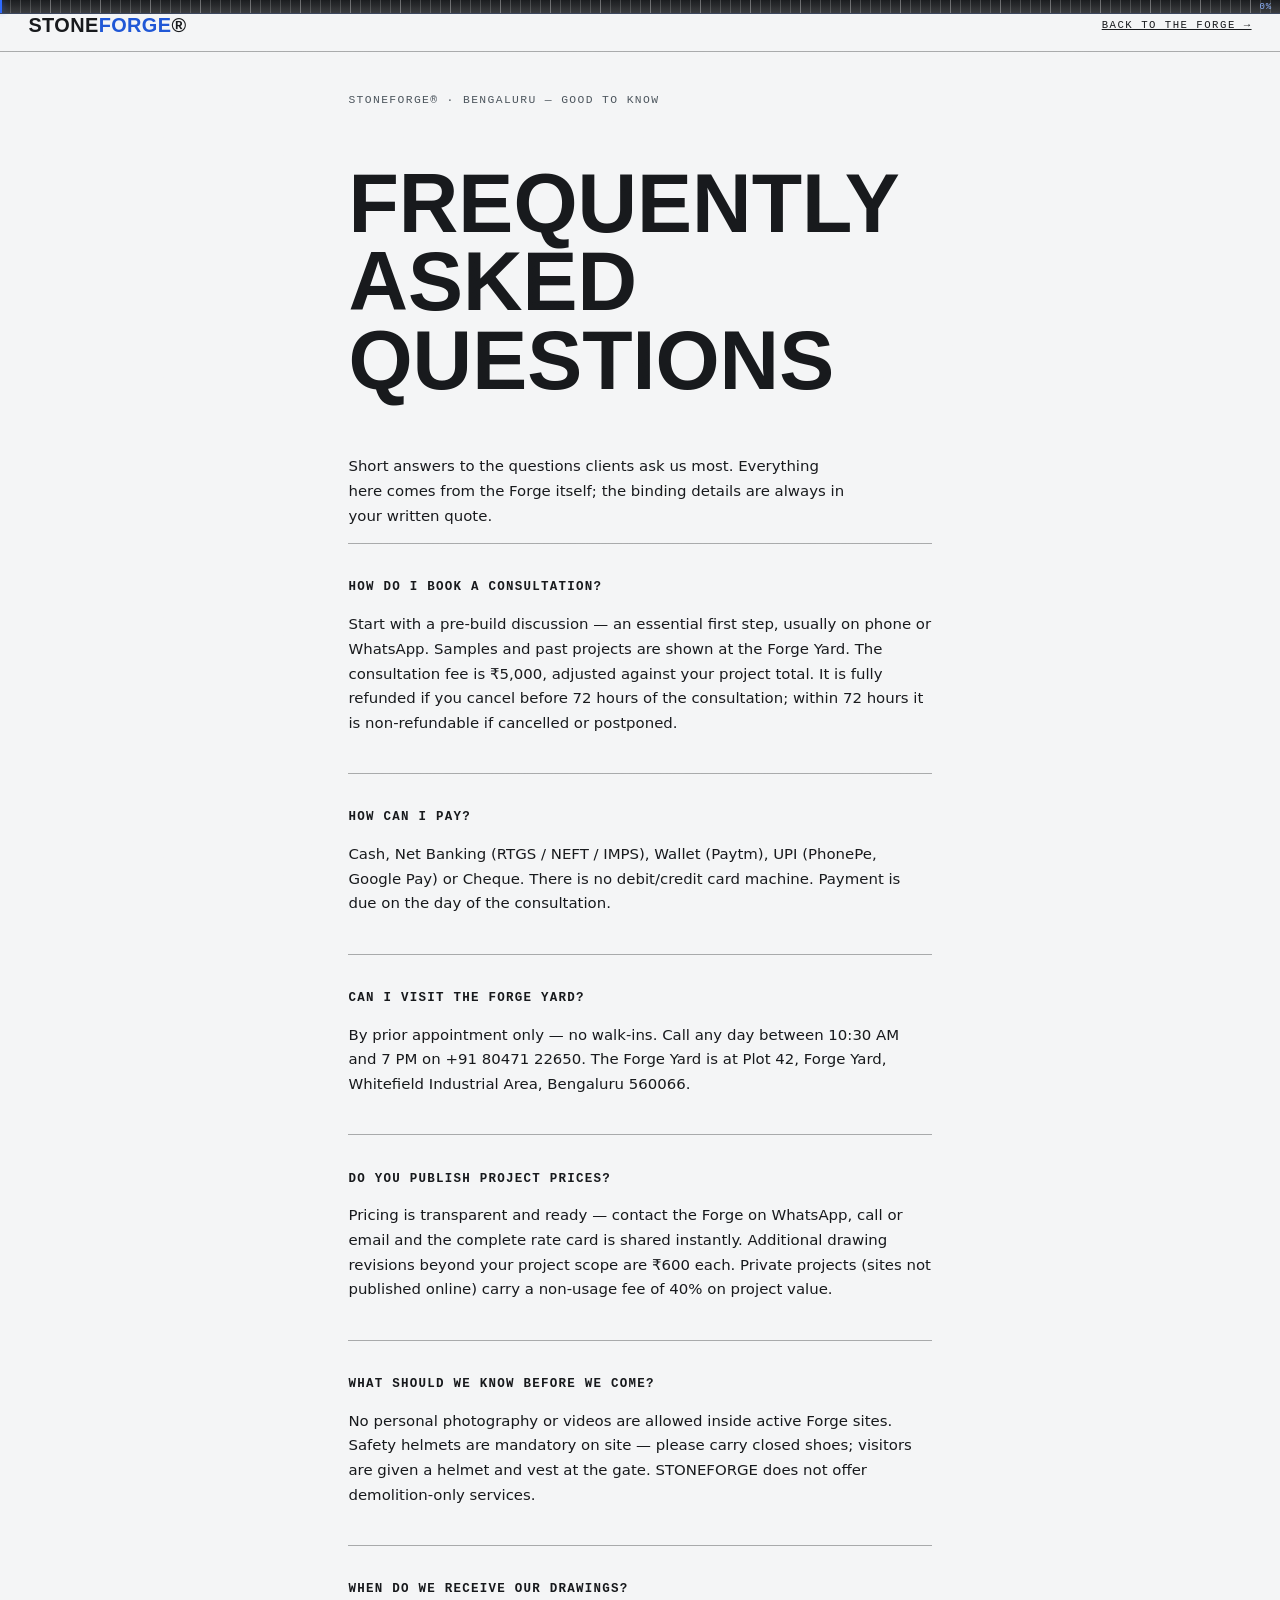
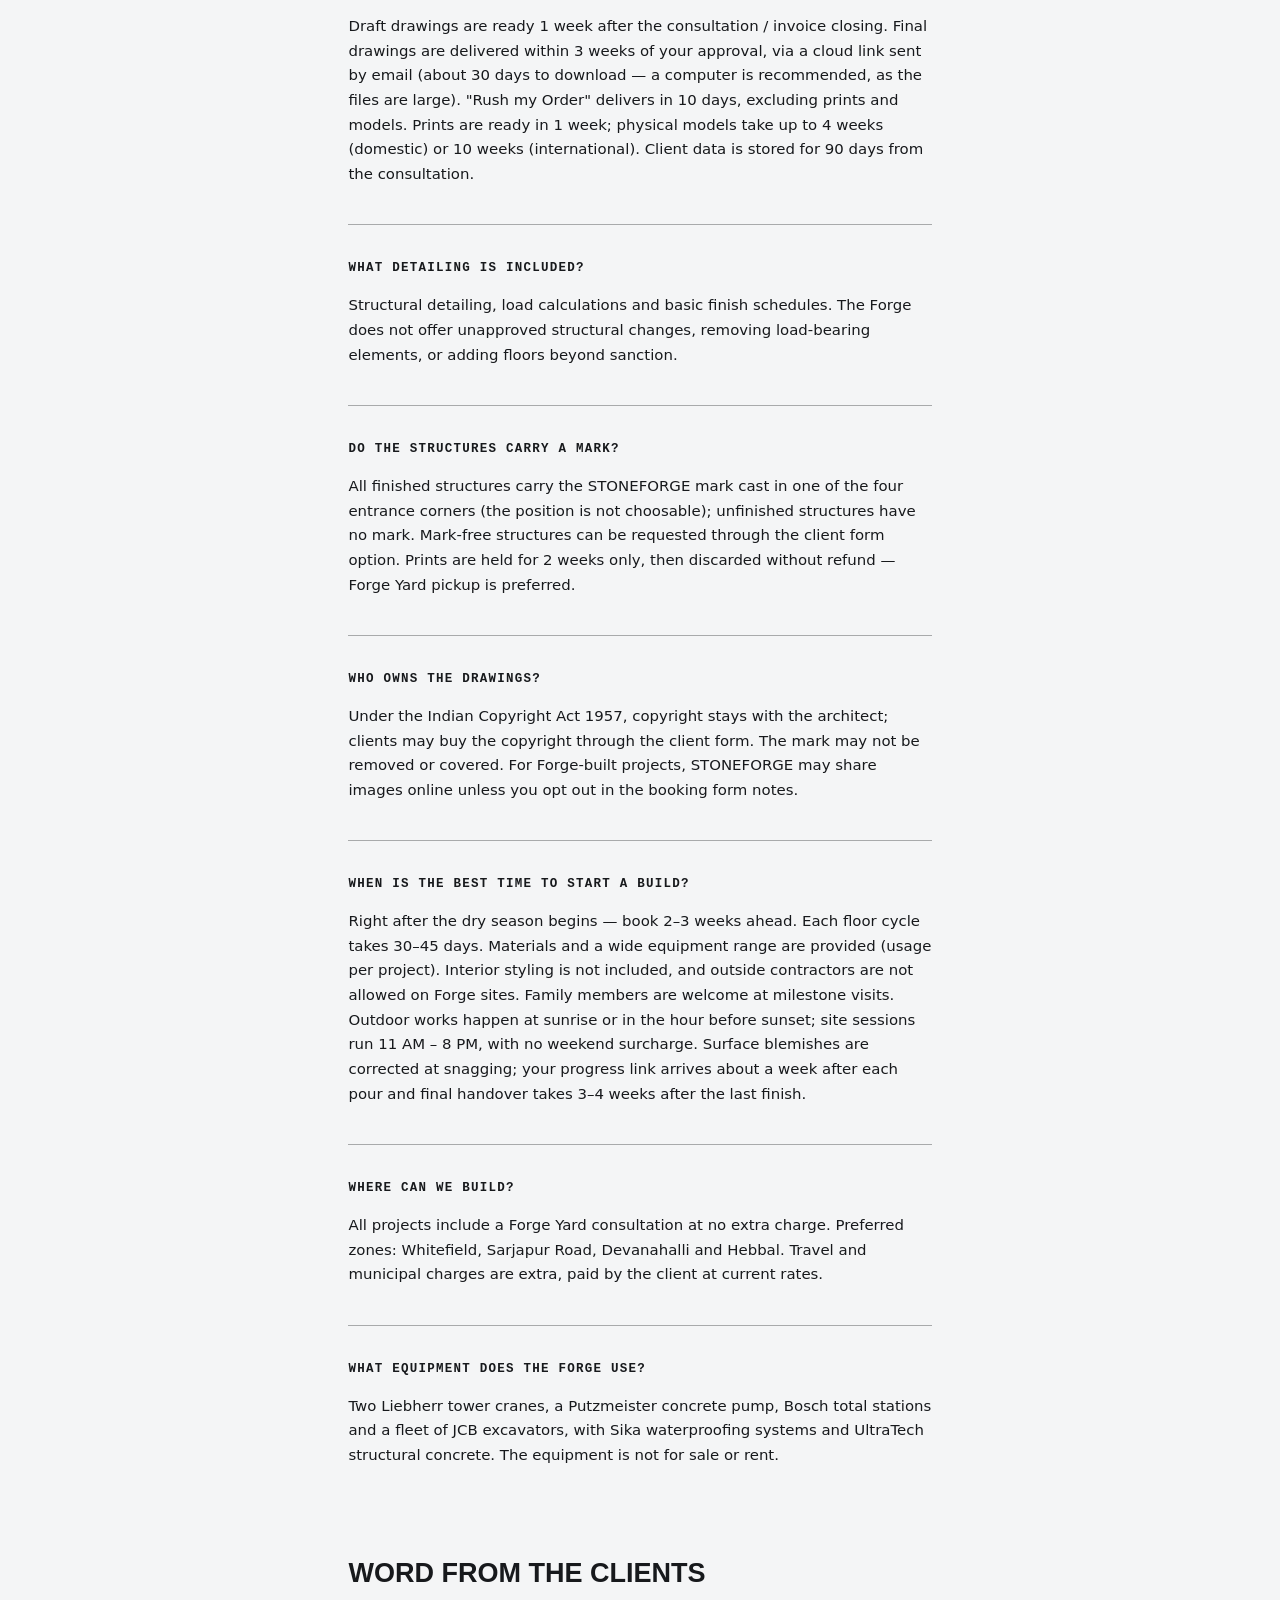
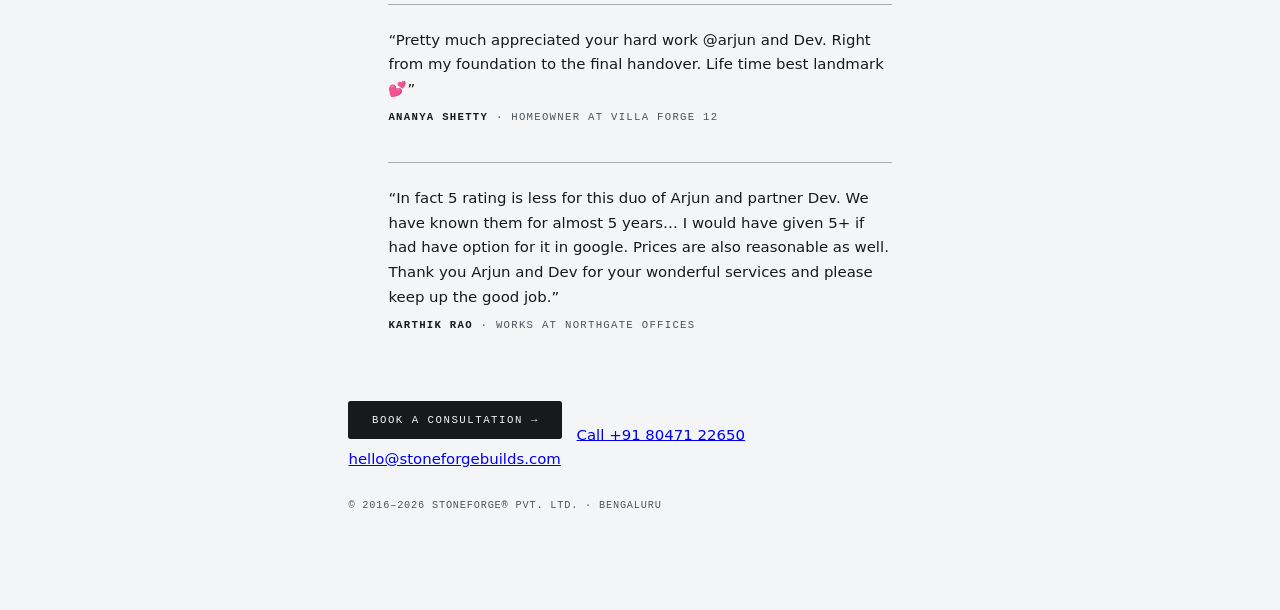
==== commit ff6ec0af: "FORGE MOTION upgrade + site films — interactive layer on the exact UI Motion system unique to Stonef" ====
--- a/faq.html
+++ b/faq.html
@@ -42,5 +42,6 @@
   <p style="margin-top:3em"><a class="btn" href="kit.html"><span class="btn__bg"><span class="btn__bg-hover"></span></span><span class="btn__inner"><span class="btn__mask"><span class="btn__text">Book a Consultation →</span></span></span></a> &nbsp; <a href="tel:+918047122650" style="text-decoration:underline">Call +91 80471 22650</a> &nbsp; <a href="mailto:hello@stoneforgebuilds.com" style="text-decoration:underline">hello@stoneforgebuilds.com</a></p>
   <p class="mono" style="margin-top:2.5em;color:var(--taupe-deep);font-size:.72em">© 2016–2026 STONEFORGE® Pvt. Ltd. · Bengaluru</p>
 </div>
+<script src="js/forge-motion.js?v=1"></script>
 </body>
 </html>
--- a/css/main.css
+++ b/css/main.css
@@ -574,3 +574,28 @@
 @media (max-width:767.98px){.studio-grid{grid-template-columns:1fr}}
 
 .tbr-scene__row[hidden]{display:none}
+
+/* ============ FORGE MOTION — Stoneforge motion system (additive layer) ============ */
+.hero__video{position:absolute;inset:0;width:100%;height:100%;object-fit:cover;object-position:center;opacity:0;transition:opacity .9s ease .1s;pointer-events:none}
+.hero__video.is-live{opacity:1}
+.hero__floor-strip{transition:opacity .8s ease}
+.hero.fm-vid-live .hero__floor-strip{opacity:0}
+.hero.fm-vid-live .hero__canvas{opacity:0}
+.hero__player-front{transition:opacity .8s ease}
+.hero.fm-vid-live .hero__player-front{opacity:0}
+@media (max-width:820px){.hero__video{object-position:66% 50%}}
+.fm-tape{position:fixed;top:0;left:0;right:0;height:14px;z-index:900;pointer-events:none;background:linear-gradient(180deg,rgba(13,15,18,.94),rgba(13,15,18,.8));border-bottom:1px solid rgba(143,180,255,.28)}
+.fm-tape::before{content:"";position:absolute;inset:0;background:repeating-linear-gradient(90deg,rgba(244,245,246,.4) 0 1px,transparent 1px 10px),repeating-linear-gradient(90deg,rgba(244,245,246,.65) 0 1px,transparent 1px 50px);opacity:.45}
+.fm-tape__fill{position:absolute;left:0;top:0;bottom:0;width:100%;background:linear-gradient(90deg,rgba(47,107,255,.18),rgba(47,107,255,.5));transform:scaleX(0);transform-origin:0 50%}
+.fm-tape__hook{position:absolute;top:0;left:0;width:2px;height:100%;background:#2F6BFF;box-shadow:0 0 6px rgba(47,107,255,.8)}
+.fm-tape__pct{position:absolute;right:8px;top:1px;font-family:var(--mono);font-style:normal;font-size:9px;letter-spacing:.1em;color:#8FB4FF}
+.fm-beam::after{content:"";position:absolute;top:0;left:0;width:100%;height:2px;background:linear-gradient(90deg,#2F6BFF,rgba(47,107,255,0) 78%);transform:scaleX(0);transform-origin:0 50%;transition:transform 1.15s cubic-bezier(.77,0,.18,1);z-index:60;pointer-events:none}
+.fm-beam.fm-lit::after{transform:scaleX(1)}
+.fm-arm .foot__legal>*,.fm-arm .foot__nav>*,.fm-arm .q,.fm-arm .ksec,.fm-arm .studio-card{opacity:0;transform:translateY(34px) rotate(.5deg)}
+.foot__legal>*.fm-in,.foot__nav>*.fm-in,.q.fm-in,.ksec.fm-in,.studio-card.fm-in{opacity:1;transform:translateY(0) rotate(0deg);transition:opacity .65s ease,transform .95s cubic-bezier(.21,1.26,.36,1)}
+.fm-arm .foot__slogan,.fm-arm .rev{opacity:0;transform:translateY(16px) scale(1.045)}
+.foot__slogan.fm-stamp-in,.rev.fm-stamp-in{opacity:1;transform:translateY(0) scale(1);transition:opacity .45s ease,transform .55s cubic-bezier(.2,1.35,.3,1)}
+.qq__img{scale:1.09}
+.tbr-intro__strip{will-change:transform}
+.hero__cta-row .btn,.kit__cta{transition:translate .35s cubic-bezier(.2,.9,.3,1.2),transform .18s cubic-bezier(.4,0,.2,1)}
+@media (prefers-reduced-motion: reduce){.fm-tape{display:none}.fm-beam::after{transition:none}.hero__video{display:none}}
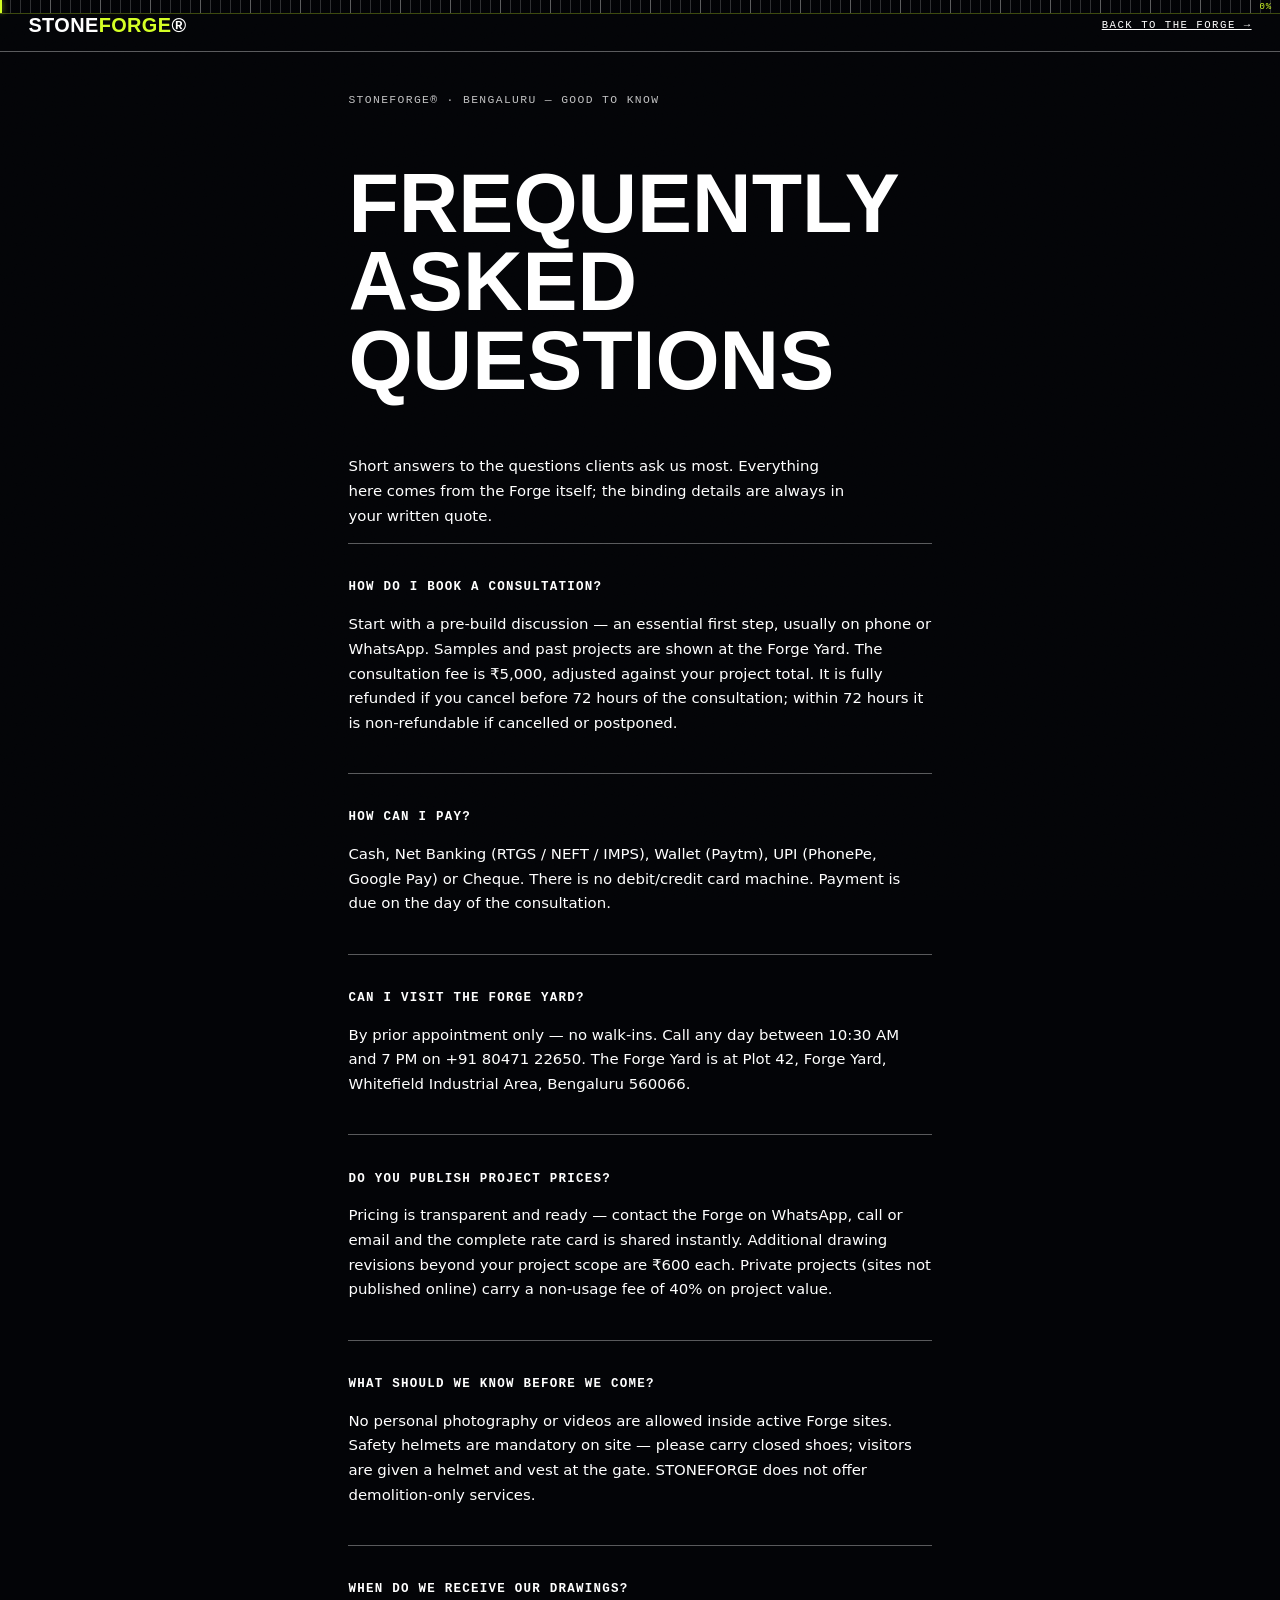
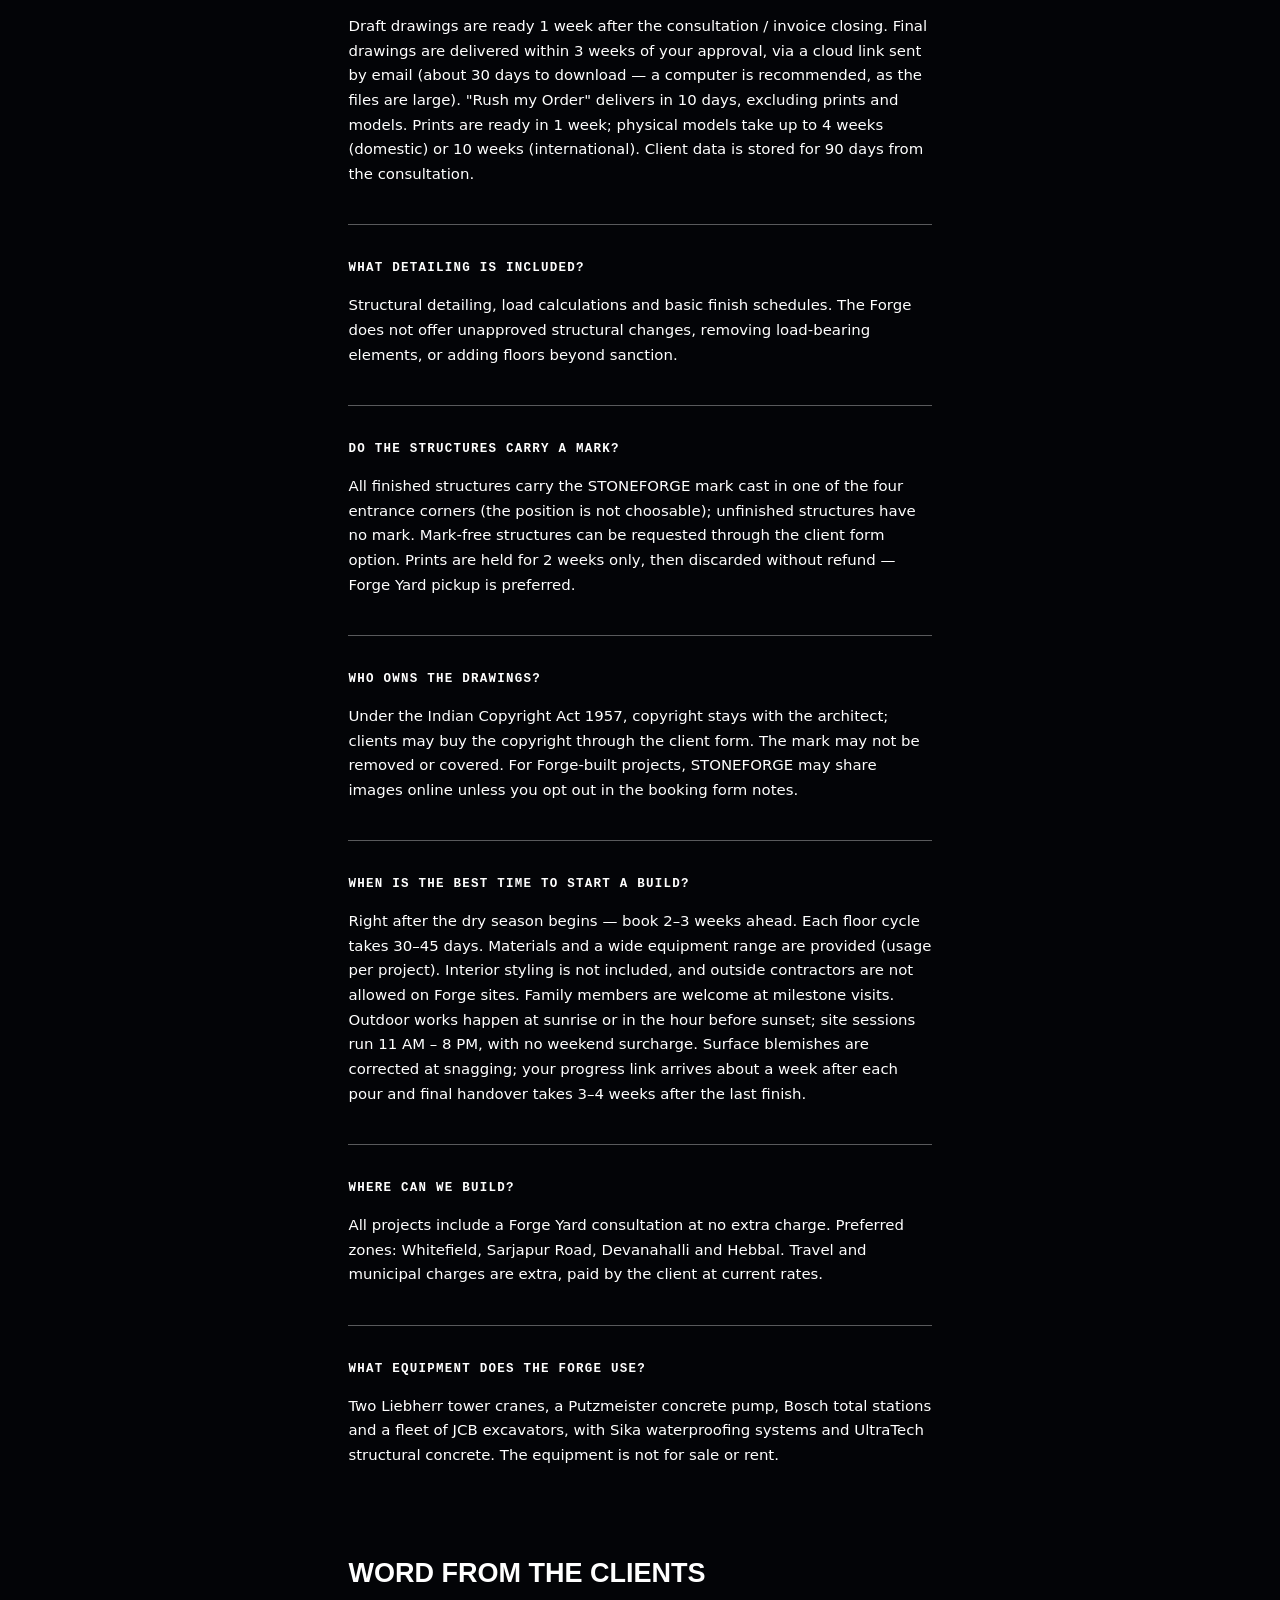
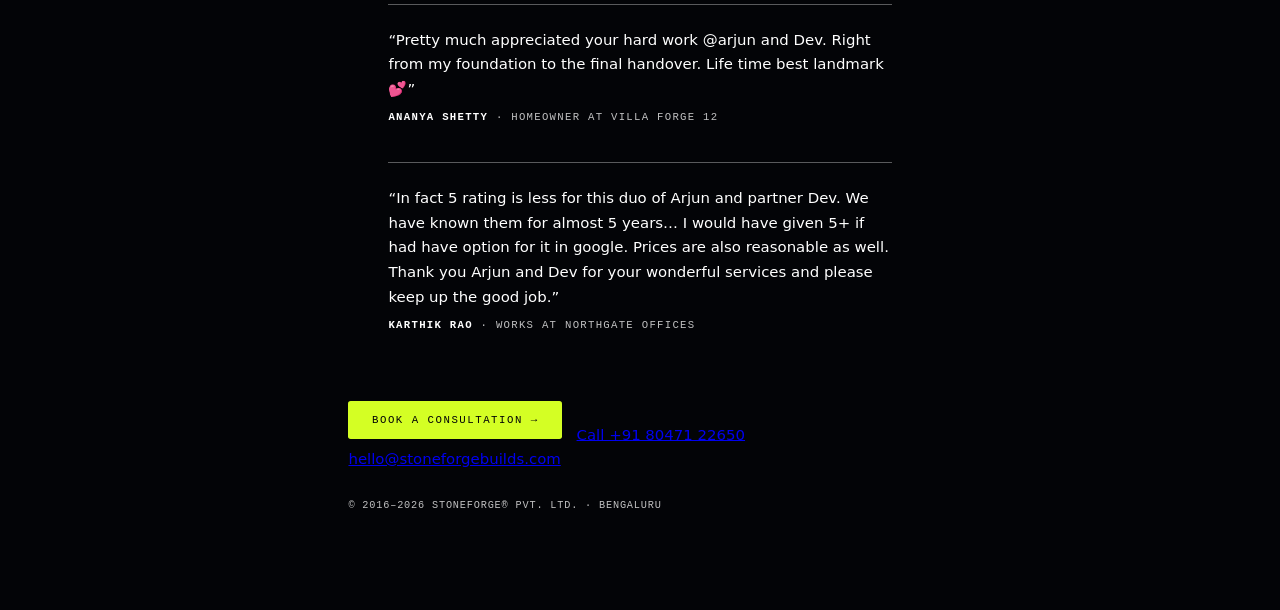
==== commit 6b252c4b: "Recolor only: Midnight Black #030407 / Electric Cobalt #1558C9 / Acid Lime #D4FF24 across all sectio" ====
--- a/faq.html
+++ b/faq.html
@@ -5,8 +5,8 @@
 <meta name="viewport" content="width=device-width, initial-scale=1.0">
 <title>FAQ — STONEFORGE Bengaluru</title>
 <meta name="description" content="Questions about booking a site consultation with STONEFORGE Bengaluru — fee, drawing timelines, site rules, detailing and ownership, answered from the Forge itself.">
-<meta name="theme-color" content="#101216">
-<link rel="stylesheet" href="css/main.css?v=11">
+<meta name="theme-color" content="#030407">
+<link rel="stylesheet" href="css/main.css?v=18">
 </head>
 <body class="doc">
 <header class="doc__bar">
--- a/css/main.css
+++ b/css/main.css
@@ -18,12 +18,12 @@
   --text-xs:.75em;--text-sm:.8125em;--text-base:.875em;--text-md:1em;--text-lg:1.125em;--text-xl:1.25em;--text-2xl:1.5em;--text-3xl:1.875em;--text-4xl:2.25em;
   --leading-tight:1.2;--leading-normal:1.43;--leading-relaxed:1.6;
   --weight-light:300;--weight-regular:400;--weight-medium:500;--weight-semibold:600;--weight-bold:700;
-  --taupe:#6E767E;--taupe-deep:#4B545C;--sand:#E8EAED;--cream:#F4F5F6;--ink:#17191C;--terra:#2F6BFF;--white:#FFFFFF;
-  --white-soft:rgba(240,244,248,.8);--white-dim:rgba(240,244,248,.55);--hairline:rgba(240,244,248,.22);--line-strong:rgba(23,25,28,.34);
-  --scene-bg:#101216;--court-bg:#0A0C0E;--court-bg-2:#111417;
-  --color-accent:var(--terra);--color-accent-hover:#1F56D6;--color-accent-muted:rgba(47,107,255,.15);
-  --color-bg:var(--sand);--color-surface:var(--cream);--color-border:var(--line-strong);--color-border-subtle:rgba(23,25,28,.14);
-  --color-text:var(--ink);--color-text-secondary:rgba(23,25,28,.66);--color-text-muted:rgba(23,25,28,.45);--color-text-heading:var(--ink);
+  --taupe:rgba(255,255,255,.55);--taupe-deep:rgba(255,255,255,.75);--sand:#FFFFFF;--cream:#FFFFFF;--ink:#030407;--terra:#D4FF24;--white:#FFFFFF;
+  --white-soft:rgba(255,255,255,.8);--white-dim:rgba(255,255,255,.55);--hairline:rgba(255,255,255,.22);--line-strong:rgba(255,255,255,.34);
+  --scene-bg:#030407;--court-bg:#030407;--court-bg-2:#030407;
+  --color-accent:var(--terra);--color-accent-hover:#1558C9;--color-accent-muted:rgba(212,255,36,.15);
+  --color-bg:#030407;--color-surface:#030407;--color-border:var(--line-strong);--color-border-subtle:rgba(255,255,255,.14);
+  --color-text:#FFFFFF;--color-text-secondary:rgba(255,255,255,.66);--color-text-muted:rgba(255,255,255,.45);--color-text-heading:#FFFFFF;
   --space-xxs:.5em;--space-xs:.75em;--space-s:1em;--space-sm:1.25em;--space-m:1.5em;--space-l:1.875em;--space-xl:2em;--space-xxl:2.5em;--space-3xl:3.75em;--space-4xl:5em;
   --container-padding:1.875em;
   --radius-xs:.25em;--radius-sm:.375em;--radius-md:.5em;--radius-lg:.75em;--radius-xl:1em;--radius-full:9999px;
@@ -37,7 +37,7 @@
 html,body{-webkit-font-smoothing:antialiased;-moz-osx-font-smoothing:grayscale;text-rendering:optimizeLegibility}
 body{background-color:var(--color-bg);color:var(--color-text);font-family:var(--font-body);font-size:var(--size-font);font-weight:400;line-height:1.43;margin:0;min-height:100vh;-ms-overflow-style:none}
 body::-webkit-scrollbar,body ::-webkit-scrollbar{display:none}
-::selection{background:var(--terra);color:var(--cream);text-shadow:none}
+::selection{background:var(--terra);color:#030407;text-shadow:none}
 svg{max-width:none;height:auto;box-sizing:border-box;vertical-align:middle}
 .site__main{display:contents}
 .site{position:relative;left:0}
@@ -55,26 +55,26 @@
 .skip__link:focus,.skip__link:focus-visible{transform:none;outline:2px solid var(--terra);outline-offset:2px}
 
 /* ---------- Page-transition door ---------- */
-.pt-door{position:fixed;inset:0;z-index:10000;overflow:hidden;contain:strict;visibility:hidden;pointer-events:none;--pt-amber:170,200,255}
+.pt-door{position:fixed;inset:0;z-index:10000;overflow:hidden;contain:strict;visibility:hidden;pointer-events:none;--pt-amber:21,88,201}
 html.pt-in .pt-door,.pt-door.is-active{visibility:visible;pointer-events:auto}
-.pt-door__leaf{position:absolute;top:0;bottom:0;width:calc(50% + 1px);background:linear-gradient(180deg,#14171b,#0f1215 55%,#0a0c0e);will-change:transform}
-.pt-door__leaf:before{content:"";position:absolute;inset:2.2em;border:1px solid rgba(240,244,248,.05)}
+.pt-door__leaf{position:absolute;top:0;bottom:0;width:calc(50% + 1px);background:linear-gradient(180deg,#030407,#030407 55%,#030407);will-change:transform}
+.pt-door__leaf:before{content:"";position:absolute;inset:2.2em;border:1px solid rgba(255,255,255,.05)}
 .pt-door__leaf--a{left:0}.pt-door__leaf--b{right:0}
-.pt-door__bar{position:absolute;height:.35em;top:52%;width:34%;border-radius:.2em;background:linear-gradient(180deg,#fffaf01a,#fffaf008)}
+.pt-door__bar{position:absolute;height:.35em;top:52%;width:34%;border-radius:.2em;background:linear-gradient(180deg,rgba(212,255,36,.10),rgba(212,255,36,.05))}
 .pt-door__leaf--a .pt-door__bar{right:3.2em}.pt-door__leaf--b .pt-door__bar{left:3.2em}
 .pt-door__rim{position:absolute;top:0;bottom:0;width:1px;opacity:0;background:rgba(var(--pt-amber),.9);box-shadow:0 0 1.125em rgba(var(--pt-amber),.6)}
 .pt-door__leaf--a .pt-door__rim{right:0}.pt-door__leaf--b .pt-door__rim{left:0}
-.pt-door__light{position:absolute;top:0;bottom:0;left:50%;width:0;opacity:0;mix-blend-mode:screen;background:linear-gradient(90deg,rgba(var(--pt-amber),.25),#ffe2bef2 50%,rgba(var(--pt-amber),.25))}
-.pt-door__flood{position:absolute;inset:0;opacity:0;mix-blend-mode:screen;pointer-events:none;background:radial-gradient(70% 90% at 50% 50%,#d7e6fff2,rgba(var(--pt-amber),.55) 45%,#2f6bff26)}
+.pt-door__light{position:absolute;top:0;bottom:0;left:50%;width:0;opacity:0;mix-blend-mode:screen;background:linear-gradient(90deg,rgba(var(--pt-amber),.25),#D4FF24F2 50%,rgba(var(--pt-amber),.25))}
+.pt-door__flood{position:absolute;inset:0;opacity:0;mix-blend-mode:screen;pointer-events:none;background:radial-gradient(70% 90% at 50% 50%,#D4FF24F2,rgba(var(--pt-amber),.55) 45%,#D4FF2426)}
 .pt-door__label{position:absolute;left:50%;top:50%;z-index:2;margin:0;transform:translate(-50%,-50%);text-align:center;white-space:nowrap;opacity:0}
-.pt-door__name{display:block;font-family:"FK Screamer PT","FK Screamer",Impact,sans-serif;font-weight:900;font-size:1.125em;line-height:.9;letter-spacing:.01em;text-transform:uppercase;color:#f4f5f6eb}
+.pt-door__name{display:block;font-family:"FK Screamer PT","FK Screamer",Impact,sans-serif;font-weight:900;font-size:1.125em;line-height:.9;letter-spacing:.01em;text-transform:uppercase;color:#FFFFFFeb}
 .pt-door__char{display:inline-block;will-change:transform,opacity}
 
 /* ---------- Loader ---------- */
 .loader{position:fixed;inset:0;z-index:60;background:var(--scene-bg);pointer-events:none}
 .loader--live{background:transparent}
 .loader__blocks{position:absolute;inset:0;z-index:1}
-.loader__block{position:absolute;background:#000;box-shadow:0 0 0 1px #000}
+.loader__block{position:absolute;background:#030407;box-shadow:0 0 0 1px #030407}
 .loader__ui{position:absolute;left:4em;bottom:3.5em;z-index:2;display:flex;gap:1.5em;align-items:baseline;font-family:var(--mono);color:var(--sand);font-size:.75em;letter-spacing:.18em;text-transform:uppercase}
 .loader__pct{font-size:3.333333em;font-weight:700;letter-spacing:-.02em;color:var(--white);font-variant-numeric:tabular-nums}
 .loader__bar{display:inline-block;width:15em;height:1px;background:var(--hairline);position:relative;top:-.5em}
@@ -96,13 +96,13 @@
 .bar__logo{display:block;padding-block:.3125em;margin-block:-.3125em;color:var(--white);transition:color .4s ease;text-decoration:none;font-family:var(--display);font-weight:900;font-size:1.375em;letter-spacing:.02em;line-height:1;text-transform:uppercase}
 .bar__logo b{color:var(--terra);font-weight:900}
 .bar__cta{font-size:.8125em}
-.bar--ink .bar__logo{color:var(--ink)}
-.bar--ink .bar__cta{--btn-color:var(--cream);--btn-bg:var(--ink);--btn-hover-bg:var(--terra);--btn-hover-color:var(--cream);--btn-icon-color:var(--terra);--btn-icon-bg:var(--cream)}
+.bar--ink .bar__logo{color:#FFFFFF}
+.bar--ink .bar__cta{--btn-color:#030407;--btn-bg:var(--terra);--btn-hover-bg:#1558C9;--btn-hover-color:#FFFFFF;--btn-icon-color:#030407;--btn-icon-bg:#FFFFFF}
 html.is-intro .bar{opacity:0;pointer-events:none}
 html.is-intro .bar>*{pointer-events:none}
 
 /* ---------- Buttons ---------- */
-.btn{--btn-color:var(--cream);--btn-bg:var(--ink);--btn-hover-bg:var(--terra);--btn-hover-color:var(--cream);--btn-icon-color:var(--terra);--btn-icon-bg:var(--cream);--btn-radius:.25em;--btn-icon-radius:.125em;--btn-swap-dist:1.6em;--btn-ease-hover:cubic-bezier(.625,.05,0,1);--btn-ease-click:cubic-bezier(.4,0,.2,1);--btn-focus:var(--terra);position:relative;display:inline-grid;padding:0;border:0;color:var(--btn-color);background:transparent;font-family:var(--mono);font-size:.71875em;font-weight:500;letter-spacing:.14em;text-transform:uppercase;line-height:1;text-decoration:none;cursor:pointer;user-select:none;-webkit-user-select:none;-webkit-tap-highlight-color:transparent;transition:transform .18s var(--btn-ease-click)}
+.btn{--btn-color:var(--cream);--btn-bg:var(--ink);--btn-hover-bg:var(--terra);--btn-hover-color:#030407;--btn-icon-color:#030407;--btn-icon-bg:var(--cream);--btn-radius:.25em;--btn-icon-radius:.125em;--btn-swap-dist:1.6em;--btn-ease-hover:cubic-bezier(.625,.05,0,1);--btn-ease-click:cubic-bezier(.4,0,.2,1);--btn-focus:var(--terra);position:relative;display:inline-grid;padding:0;border:0;color:var(--btn-color);background:transparent;font-family:var(--mono);font-size:.71875em;font-weight:500;letter-spacing:.14em;text-transform:uppercase;line-height:1;text-decoration:none;cursor:pointer;user-select:none;-webkit-user-select:none;-webkit-tap-highlight-color:transparent;transition:transform .18s var(--btn-ease-click)}
 .btn:active{transform:scale(.965)}
 .btn__bg{grid-area:1/1;position:relative;overflow:clip;background:var(--btn-bg);border-radius:var(--btn-radius);box-shadow:inset 0 0 0 var(--btn-border-w,0) var(--btn-border-c,transparent)}
 .btn__bg-hover{position:absolute;left:-10%;bottom:0;width:120%;height:100%;background:var(--btn-hover-bg);transform:translate3d(0,175%,0) rotate(15deg)}
@@ -119,9 +119,9 @@
 .btn:after{content:"";position:absolute;inset:-.35em;border-radius:calc(var(--btn-radius) + .2em);box-shadow:0 0 0 0 transparent;transition:box-shadow .2s cubic-bezier(.32,.72,0,1);pointer-events:none}
 .btn:focus-visible{outline:none}
 .btn:focus-visible:after{box-shadow:0 0 0 .18em var(--btn-focus)}
-.btn--light{--btn-bg:var(--cream);--btn-color:var(--ink);--btn-hover-bg:var(--terra);--btn-hover-color:var(--cream);--btn-icon-bg:var(--ink);--btn-icon-color:var(--cream);--btn-focus:var(--cream)}
-.btn--ghost{--btn-bg:transparent;--btn-color:var(--white);--btn-hover-bg:var(--terra);--btn-hover-color:var(--cream);--btn-border-w:1px;--btn-border-c:var(--hairline)}
-.btn--inverse{--btn-bg:var(--terra);--btn-hover-bg:var(--ink);--btn-color:var(--cream);--btn-hover-color:var(--cream);--btn-icon-color:var(--ink);--btn-icon-bg:var(--cream);--btn-focus:var(--ink)}
+.btn--light{--btn-bg:var(--cream);--btn-color:var(--ink);--btn-hover-bg:var(--terra);--btn-hover-color:#030407;--btn-icon-bg:var(--ink);--btn-icon-color:var(--cream);--btn-focus:var(--cream)}
+.btn--ghost{--btn-bg:transparent;--btn-color:var(--white);--btn-hover-bg:var(--terra);--btn-hover-color:#030407;--btn-border-w:1px;--btn-border-c:var(--hairline)}
+.btn--inverse{--btn-bg:var(--terra);--btn-hover-bg:var(--ink);--btn-color:#030407;--btn-hover-color:var(--cream);--btn-icon-color:var(--ink);--btn-icon-bg:var(--cream);--btn-focus:var(--ink)}
 .btn--pill{--btn-radius:999em;--btn-icon-radius:999em}
 @media (hover:hover) and (pointer:fine) and (prefers-reduced-motion:no-preference){
   .btn:hover .btn__bg-hover{transform:translateZ(0) rotate(0)}
@@ -136,19 +136,19 @@
 .snd{position:fixed;z-index:48;left:4em;bottom:1.583333em;display:flex;align-items:center;gap:1.166667em;padding:0;border:0;background:none;cursor:pointer;font-size:.75em;color:var(--white-dim);transition:transform .7s cubic-bezier(.625,.05,0,1),color .3s,opacity .6s ease;-webkit-tap-highlight-color:transparent}
 html.is-intro .snd{opacity:0;pointer-events:none}
 .snd:hover{color:var(--sand)}
-.snd--ink{color:#17191cb3}.snd--ink:hover{color:var(--ink)}
-.snd__ring{display:flex;align-items:center;justify-content:center;width:3.333333em;height:3.333333em;border-radius:50%;border:1px solid rgba(255,255,255,.15);background:#00000040;-webkit-backdrop-filter:blur(12px);backdrop-filter:blur(12px);transition:background .3s}
+.snd--ink{color:rgba(255,255,255,.7)}.snd--ink:hover{color:#FFFFFF}
+.snd__ring{display:flex;align-items:center;justify-content:center;width:3.333333em;height:3.333333em;border-radius:50%;border:1px solid rgba(255,255,255,.15);background:#03040740;-webkit-backdrop-filter:blur(12px);backdrop-filter:blur(12px);transition:background .3s}
 .snd:hover .snd__ring{background:#0006}
-.snd--ink .snd__ring{border-color:#17191c26}
+.snd--ink .snd__ring{border-color:rgba(255,255,255,.15)}
 .snd__eq{display:flex;align-items:flex-end;gap:.208333em;height:1.166667em}
 .snd__eq i{width:.166667em;height:35%;border-radius:1px;background:currentColor;transform-origin:50% 100%;transition:height .3s}
 .snd--on .snd__eq i{animation:sndEq .85s ease-in-out infinite alternate}
 .snd--on .snd__eq i:nth-child(2){animation-delay:.13s}.snd--on .snd__eq i:nth-child(3){animation-delay:.26s}.snd--on .snd__eq i:nth-child(4){animation-delay:.39s}
-.snd--off{color:rgba(232,234,237,.34)}.snd--off:hover{color:var(--white-dim)}
-.snd--ink.snd--off{color:#17191c61}
-.snd__div{display:block;width:1px;height:1.166667em;background:rgba(232,234,237,.18);opacity:0;transition:opacity .5s ease}
+.snd--off{color:rgba(255,255,255,.34)}.snd--off:hover{color:var(--white-dim)}
+.snd--ink.snd--off{color:rgba(255,255,255,.38)}
+.snd__div{display:block;width:1px;height:1.166667em;background:rgba(255,255,255,.18);opacity:0;transition:opacity .5s ease}
 .snd--hero .snd__div{opacity:1}
-.snd--ink .snd__div{background:#17191c2e}
+.snd--ink .snd__div{background:rgba(255,255,255,.18)}
 
 /* ---------- Headline fill meters (data-fill) ---------- */
 @property --p{syntax:"<number>";initial-value:0;inherits:true}
@@ -174,7 +174,7 @@
 .hero__player-front{position:absolute;inset:0;z-index:2;width:100%;height:100%;object-fit:cover;object-position:center;pointer-events:none;will-change:transform}
 .hero__floor-strip{position:absolute;inset:0;z-index:1;width:100%;height:100%;object-fit:cover;object-position:center;pointer-events:none;will-change:transform}
 .hero__seam{position:absolute;inset:0;z-index:4;pointer-events:none}
-.hero__seam:before{content:"";position:absolute;left:0;right:0;bottom:0;height:13%!important;background:linear-gradient(180deg,#0000,#101216 55%);opacity:.97}
+.hero__seam:before{content:"";position:absolute;left:0;right:0;bottom:0;height:13%!important;background:linear-gradient(180deg,#0000,#030407 55%);opacity:.97}
 .hero__player-glow{position:absolute;inset:0;z-index:3;width:100%;height:100%;object-fit:cover;object-position:center;pointer-events:none;mix-blend-mode:screen;opacity:.35;will-change:transform;-webkit-mask-image:var(--glow-mask);mask-image:var(--glow-mask);-webkit-mask-size:cover;mask-size:cover}
 .hero__copy{position:static;z-index:2;height:100%;display:flex;flex-direction:column}
 .hero__main{flex:1;min-height:0}
@@ -184,17 +184,17 @@
 .hero__h1-line--giant{position:absolute;left:calc(var(--size-font)*3);top:18.2%;z-index:5;font-size:min(var(--h1-size,9999px),clamp(calc(var(--size-font)*4.5),9.6vw,calc(var(--size-font)*11)));letter-spacing:.02em;white-space:nowrap;--final:#fff}
 .hero__h1-line--giant > span{opacity:0}
 .hero__h1-line--giant .cf-seg{position:relative}
-.hero--h1front .hero__h1-line--giant{--h1f-ink:#E8EAED}
-.hero__h1-ghost-line{position:absolute;opacity:0;left:calc(var(--size-font)*3);top:18.2%;z-index:7;font-family:var(--display);font-weight:900;font-size:min(var(--h1-size,9999px),clamp(calc(var(--size-font)*4.5),9.6vw,calc(var(--size-font)*11)));letter-spacing:.02em;line-height:.9;text-transform:uppercase;white-space:nowrap;--unread:transparent;--edge:transparent;--final:#E8EAED;color:var(--h1f-ink,#E8EAED);mix-blend-mode:hard-light;pointer-events:none}
+.hero--h1front .hero__h1-line--giant{--h1f-ink:#FFFFFF}
+.hero__h1-ghost-line{position:absolute;opacity:0;left:calc(var(--size-font)*3);top:18.2%;z-index:7;font-family:var(--display);font-weight:900;font-size:min(var(--h1-size,9999px),clamp(calc(var(--size-font)*4.5),9.6vw,calc(var(--size-font)*11)));letter-spacing:.02em;line-height:.9;text-transform:uppercase;white-space:nowrap;--unread:transparent;--edge:transparent;--final:#FFFFFF;color:var(--h1f-ink,#FFFFFF);mix-blend-mode:hard-light;pointer-events:none}
 .hero__h1-ghost-line > span{opacity:1}
 .hero__h1-ghost-line .hero__h1-word--pre{visibility:hidden}
 .hero__h1-word--pre{}
 .hero__h1-light{position:absolute;inset:0;pointer-events:none;color:transparent}
-.hero__h1-light--ray{background:linear-gradient(var(--h1-ray-angle,115deg),transparent calc(var(--h1-ray-center,72%) - var(--h1-ray-width,26%) / 2),#FFFBEB calc(var(--h1-ray-center,72%)),transparent calc(var(--h1-ray-center,72%) + var(--h1-ray-width,26%) / 2));background-size:auto;background-clip:text;-webkit-background-clip:text;opacity:calc(var(--h1-ray-alpha,.75) * var(--h1-ray-o,0))}
-.hero__h1-light--sweep{background:linear-gradient(100deg,transparent calc(72% - 14%),#FFFBEB 72%,transparent calc(72% + 14%));background-size:300% 100%;background-position-x:calc(var(--sweep-o,1.05) * 100%);background-clip:text;-webkit-background-clip:text;opacity:var(--h1-sweep-o,0)}
+.hero__h1-light--ray{background:linear-gradient(var(--h1-ray-angle,115deg),transparent calc(var(--h1-ray-center,72%) - var(--h1-ray-width,26%) / 2),#D4FF24 calc(var(--h1-ray-center,72%)),transparent calc(var(--h1-ray-center,72%) + var(--h1-ray-width,26%) / 2));background-size:auto;background-clip:text;-webkit-background-clip:text;opacity:calc(var(--h1-ray-alpha,.75) * var(--h1-ray-o,0))}
+.hero__h1-light--sweep{background:linear-gradient(100deg,transparent calc(72% - 14%),#D4FF24 72%,transparent calc(72% + 14%));background-size:300% 100%;background-position-x:calc(var(--sweep-o,1.05) * 100%);background-clip:text;-webkit-background-clip:text;opacity:var(--h1-sweep-o,0)}
 .hero--h1b .hero__h1-light--ray{--h1-ray-angle:115deg;--h1-ray-center:72%;--h1-ray-width:26%;--h1-ray-alpha:.75}
 .hero__headline{position:absolute;left:calc(var(--size-font)*3);top:max(calc(41.9% - 3.6678em),calc(18.2% + var(--h1-size,7.625em) * 1.015 + .4438em));z-index:7;display:flex;flex-direction:column;gap:0}
-.hero__tagline{margin:0;font-size:3.3944em;line-height:.89;letter-spacing:.01em;text-transform:none;color:#8FB4FF;font-weight:900;font-family:var(--display)}
+.hero__tagline{margin:0;font-size:3.3944em;line-height:.89;letter-spacing:.01em;text-transform:none;color:#D4FF24;font-weight:900;font-family:var(--display)}
 .hero__tagline > span{display:inline-block;opacity:0}
 .hero__para{max-width:19em;margin:1.5139em 0 0;font-size:1em;font-weight:400;line-height:1.6;color:var(--white-soft);opacity:0;transform:translateY(.875em)}
 .hero__cta-row{display:flex;gap:.8125em;margin-top:2.061em;opacity:0;transform:translateY(.875em)}
@@ -216,7 +216,7 @@
 .hero__pc-reticle:before{left:50%;top:-14%;bottom:-14%;width:1px}
 .hero__pc-reticle:after{top:50%;left:-14%;right:-14%;height:1px}
 .hero__prod-card-icon{position:absolute;left:50%;top:46%;transform:translate(-50%,-50%);width:26%;color:var(--white-soft)}
-.hero__pc-scan{position:absolute;left:0;right:0;top:0;height:18%;background:linear-gradient(180deg,transparent,rgba(47,107,255,.28),transparent);animation:pcScan 4.6s ease-in-out infinite}
+.hero__pc-scan{position:absolute;left:0;right:0;top:0;height:18%;background:linear-gradient(180deg,transparent,rgba(212,255,36,.28),transparent);animation:pcScan 4.6s ease-in-out infinite}
 .hero__pc-top{position:absolute;top:.75em;left:0;right:0;text-align:center;font-family:var(--mono);font-size:.5625em;letter-spacing:.22em;color:var(--white-dim)}
 .hero__prod-card-live{position:absolute;top:.75em;right:.75em;width:.375em;height:.375em;border-radius:50%;background:var(--terra);animation:pcLive 1.8s ease-in-out infinite}
 .hero__pc-coords{position:absolute;left:0;right:0;bottom:3.75em;text-align:center;font-family:var(--mono);font-size:.5625em;letter-spacing:.18em;color:var(--white-dim)}
@@ -226,21 +226,76 @@
 .hero__learn:hover{color:var(--white)}
 .hero__learn-drib{position:relative;width:1.833333em;height:2.166667em}
 .hero__learn-ball{position:absolute;left:50%;top:0;width:.916667em;height:.916667em;margin-left:-.458333em;border:1px solid var(--white-soft);border-radius:50%;animation:cueDrib 1.6s cubic-bezier(.36,0,.64,1) infinite}
-.hero__learn-ghost{position:absolute;left:50%;top:0;width:.916667em;height:.916667em;margin-left:-.458333em;border:1px solid rgba(240,244,248,.25);border-radius:50%;animation:cueDrib 1.6s cubic-bezier(.36,0,.64,1) infinite;animation-delay:.12s}
+.hero__learn-ghost{position:absolute;left:50%;top:0;width:.916667em;height:.916667em;margin-left:-.458333em;border:1px solid rgba(255,255,255,.25);border-radius:50%;animation:cueDrib 1.6s cubic-bezier(.36,0,.64,1) infinite;animation-delay:.12s}
 .hero__learn-ghost--2{animation-delay:.24s}
-.hero__learn-ring{position:absolute;left:50%;bottom:0;width:1.333333em;height:.416667em;margin-left:-.666667em;border:1px solid rgba(240,244,248,.3);border-radius:50%}
+.hero__learn-ring{position:absolute;left:50%;bottom:0;width:1.333333em;height:.416667em;margin-left:-.666667em;border:1px solid rgba(255,255,255,.3);border-radius:50%}
 .hero__learn-floor{position:absolute;left:0;right:0;bottom:0;height:1px;background:var(--hairline)}
 
 /* ---------- Court ---------- */
-.court{height:200vh;background:radial-gradient(120% 60% at 50% 0%,var(--court-bg-2),var(--court-bg));position:relative}
-.court__canvas{position:fixed;inset:0;width:100%;height:100%;display:block;opacity:0;z-index:1;pointer-events:none}
-.court__vignette{position:fixed;inset:0;z-index:3;pointer-events:none;opacity:0;background:radial-gradient(60% 50% at 50% 46%,transparent 55%,rgba(10,12,14,.65) 100%)}
-.court__lantern{position:fixed;inset:0;z-index:4;pointer-events:none;opacity:0;background:radial-gradient(11.25em circle at var(--lx,50%) var(--ly,40%),rgba(47,107,255,.16),transparent 70%)}
+.court{height:200vh;background:radial-gradient(120% 60% at 50% 0%,#1558C9,#030407);position:relative}
+.court--still .court__media{position:sticky;top:0;height:100vh;margin:0;overflow:hidden}
+.court--still .court__media img{width:100%;height:100%;object-fit:cover;object-position:center;display:block}
+.court--still .court__shade{position:absolute;inset:0;background:linear-gradient(180deg,rgba(3,4,7,.38),transparent 34%,transparent 52%,rgba(3,4,7,.82));pointer-events:none}
+.court--still .court__caption{opacity:1;z-index:2}
 .court__track{position:relative;height:100%}
 .court__caption{position:absolute;inset:0;z-index:0;display:flex;align-items:flex-end;justify-content:center;padding-bottom:16vh;opacity:0;text-align:center}
 .court__title{font-family:var(--display);font-weight:900;font-size:clamp(2.5em,6vw,5.75em);line-height:.9;text-transform:uppercase;color:var(--sand)}
-.court.is-static .court__canvas,.court.is-static .court__vignette,.court.is-static .court__lantern{display:none}
 .court.is-static .court__caption{opacity:1}
+
+/* ---------- Journal-spread carousel (own code, section 2) ---------- */
+.jbook{position:absolute;inset:0;display:flex;flex-direction:column;align-items:center;justify-content:center;padding:4.5em 2em 2.5em;background:radial-gradient(120% 60% at 50% 0%,#1558C9,#030407)}
+.jbook__head{text-align:center;margin-bottom:1.6em}
+.jbook__kicker{margin:0 0 .5em;font-family:var(--mono);font-size:.68em;letter-spacing:.22em;text-transform:uppercase;color:rgba(255,255,255,.5)}
+.jbook__title{font-size:clamp(1.9em,3.6vw,3.4em)}
+.jbook__stage{display:flex;align-items:center;justify-content:center;gap:0;width:100%;max-width:76em;perspective:1600px}
+.jbook__stack{flex:0 0 auto;width:5.2em;height:24em;position:relative;cursor:pointer;transform-style:preserve-3d}
+.jstack__page{position:absolute;top:0;height:100%;width:3.4em;border-radius:.3em;overflow:hidden;box-shadow:0 1em 2.4em rgba(0,0,0,.5)}
+.jstack__page img{width:100%;height:100%;object-fit:cover;display:block;filter:brightness(.75)}
+.jbook__stack--prev .jstack__page{right:0;transform-origin:right center;transform:rotateY(64deg)}
+.jbook__stack--next .jstack__page{left:0;transform-origin:left center;transform:rotateY(-64deg)}
+.jbook__spread{position:relative;display:flex;width:min(56em,72%);height:24em;background:#FFFFFF;border-radius:.4em;box-shadow:0 2.2em 4.5em rgba(0,0,0,.55);transform-style:preserve-3d}
+.jpage{flex:1 1 50%;padding:1.5em;position:relative;overflow:hidden;color:var(--ink)}
+.jpage--left{background:#FFFFFF;border-radius:.4em 0 0 .4em}
+.jpage--right{background:#FFFFFF;border-radius:0 .4em .4em 0}
+.jbook__spine{position:absolute;left:50%;top:0;bottom:0;width:2.6em;transform:translateX(-50%);background:linear-gradient(90deg,transparent,rgba(3,4,7,.16) 42%,rgba(3,4,7,.28) 50%,rgba(3,4,7,.16) 58%,transparent);pointer-events:none}
+.jpage__photo{margin:0;height:62%;border-radius:.25em;overflow:hidden;box-shadow:0 .5em 1.2em rgba(3,4,7,.25)}
+.jpage__photo img{width:100%;height:100%;object-fit:cover;display:block}
+.jpage__print{position:absolute;right:1.1em;bottom:2.9em;width:6.4em;height:7.6em;margin:0;padding:.42em .42em 1.15em;background:#fff;box-shadow:0 .6em 1.4em rgba(3,4,7,.35);transform:rotate(5deg)}
+.jpage__print img{width:100%;height:100%;object-fit:cover;display:block}
+.jpage__print:after{content:"";position:absolute;top:-.7em;left:50%;width:3.4em;height:1.1em;transform:translateX(-50%) rotate(-3deg);background:rgba(212,255,36,.35)}
+.jpage__note{font-family:var(--hand);font-size:1.35em;line-height:1.15;color:rgba(3,4,7,.72);margin:.55em 0 0;max-width:11em;transform:rotate(-1.5deg)}
+.jpage__no{margin:0;font-family:var(--mono);font-size:.64em;letter-spacing:.2em;text-transform:uppercase;color:#1558C9}
+.jpage__h{margin:.5em 0 0;font-family:Georgia,"Times New Roman",serif;font-style:italic;font-weight:400;font-size:1.75em;line-height:1.12;color:var(--ink)}
+.jpage__txt{margin:.8em 0 0;font-size:.88em;line-height:1.6;color:rgba(3,4,7,.72)}
+.jpage__meta{list-style:none;margin:1.2em 0 0;padding:.9em 0 0;border-top:1px solid rgba(3,4,7,.16);display:flex;gap:1.8em}
+.jpage__meta b{display:block;font-family:var(--display);font-weight:900;font-size:1.25em;color:var(--ink)}
+.jpage__meta span{font-family:var(--mono);font-size:.6em;letter-spacing:.12em;text-transform:uppercase;color:rgba(3,4,7,.5)}
+.jpage__sign{position:absolute;bottom:1.1em;left:1.5em;margin:0;font-family:var(--hand);font-size:1.25em;color:rgba(3,4,7,.72);transform:rotate(-1.5deg)}
+.jleaf{position:absolute;top:0;bottom:0;width:50%;z-index:5;transform-style:preserve-3d;pointer-events:none;display:none}
+.jleaf--r{left:50%;transform-origin:left center;display:block}
+.jleaf--l{left:0;transform-origin:right center;display:block}
+.jleaf__face{position:absolute;inset:0;backface-visibility:hidden;overflow:hidden}
+.jleaf__face img{width:100%;height:100%;object-fit:cover;display:block}
+.jleaf__face--back{transform:rotateY(180deg)}
+.jbook__controls{display:flex;align-items:center;gap:1.1em;margin-top:1.5em;font-family:var(--mono);color:rgba(255,255,255,.65)}
+.jbook__btn{width:2.7em;height:2.7em;border-radius:50%;border:1px solid rgba(255,255,255,.35);background:transparent;color:var(--sand);font-size:1em;cursor:pointer;transition:all var(--transition-fast)}
+.jbook__btn:hover{background:var(--terra);border-color:var(--terra);color:#030407}
+.jbook__count{margin:0;font-size:.72em;letter-spacing:.2em}
+.jbook__hint{margin:0 0 0 1em;font-size:.62em;letter-spacing:.16em;text-transform:uppercase;color:rgba(255,255,255,.38)}
+@media (max-width:900px){
+  .jbook{padding:3.5em .9em 1.6em}
+  .jbook__stack{display:none}
+  .jbook__spread{width:100%;height:26em}
+  .jpage{padding:1em}
+  .jpage__print{display:none}
+  .jpage__h{font-size:1.25em}
+  .jpage__note{font-size:1.1em}
+  .jpage__txt{font-size:.82em;line-height:1.5}
+  .jpage__meta{gap:1em;margin-top:.9em;padding-top:.7em}
+  .jpage__meta b{font-size:1.02em}
+  .jpage__sign{position:static;margin-top:.7em;font-size:1.05em}
+  .jbook__hint{display:none}
+}
 
 /* ---------- Tech strip ---------- */
 .qq{position:relative;z-index:14}
@@ -252,10 +307,10 @@
 .qq__endcap-title .cf-seg{display:block}
 .qq__endcap-title b{color:var(--terra);--edge:var(--cream);font-weight:900}
 .qq__endcap-sub{margin:2em 0 0;font-family:var(--mono);font-size:.625em;letter-spacing:.22em;line-height:2;text-transform:uppercase;color:var(--white-dim)}
-.qq__panel{flex:0 0 auto;position:relative;width:36vw;max-width:36.25em;height:66vh;background:#0b0d0f;border:1px solid var(--hairline);overflow:hidden}
+.qq__panel{flex:0 0 auto;position:relative;width:36vw;max-width:36.25em;height:66vh;background:#030407;border:1px solid var(--hairline);overflow:hidden}
 .qq__imgw{position:absolute;inset:0;overflow:hidden}
 .qq__img{position:absolute;left:0;top:-6%;width:100%;height:112%;object-fit:cover;will-change:transform}
-.qq__panelshade{position:absolute;inset:0;background:linear-gradient(180deg,rgba(10,12,14,.42),rgba(10,12,14,0) 32%,rgba(10,12,14,.18) 62%,rgba(10,12,14,.92));pointer-events:none}
+.qq__panelshade{position:absolute;inset:0;background:linear-gradient(180deg,rgba(3,4,7,.42),rgba(3,4,7,0) 32%,rgba(3,4,7,.18) 62%,rgba(3,4,7,.92));pointer-events:none}
 .qq__hud{position:absolute;left:1.375em;right:1.375em;bottom:1.25em;color:var(--white)}
 .qq__hudrow{display:flex;justify-content:space-between;gap:1em;font-family:var(--mono);font-size:.625em;letter-spacing:.2em;text-transform:uppercase;color:var(--white-dim);border-bottom:1px solid var(--hairline);padding-bottom:1em;margin-bottom:1.2em}
 .qq__hudrow > .r{margin-left:auto}
@@ -272,13 +327,13 @@
 .team{position:relative;z-index:15}
 .tbr-intro{padding:6.875em 0 1.5em;margin-bottom:-4em;position:relative;z-index:2}
 .tbr-intro__strip{display:block;width:104%;margin-left:-2%;padding:calc(var(--size-font)*1.125) calc(var(--size-font)*4.8);font-family:var(--display);font-weight:900;font-size:clamp(2.75em,6.5vw,6em);line-height:.92;text-transform:uppercase;white-space:nowrap}
-.tbr-intro__strip--a{background:#1d2733;color:var(--terra);--unread:#1d2733;--final:var(--terra);transform:rotate(-2.2deg);transform-origin:left center}
-.tbr-intro__strip--b{background:var(--cream);color:var(--ink);--unread:var(--cream);--final:var(--ink);transform:rotate(1.4deg);transform-origin:right center;text-align:right;margin-top:3em}
-.tbr-intro__meta{position:absolute;left:3em;top:1.75em;font-family:var(--mono);font-size:.625em;letter-spacing:.22em;text-transform:uppercase;color:var(--white-dim)}
-.tbr-intro__meta b{color:var(--sand);font-weight:500}
-.tbr-scene{position:relative;height:100vh;background:#0d1013;overflow:hidden}
+.tbr-intro__strip--a{background:#1558C9;color:var(--terra);--unread:#1558C9;--final:var(--terra);transform:rotate(-2.2deg);transform-origin:left center}
+.tbr-intro__strip--b{background:var(--terra);color:#030407;--unread:var(--terra);--final:#030407;transform:rotate(1.4deg);transform-origin:right center;text-align:right;margin-top:3em}
+.tbr-intro__meta{position:absolute;left:3em;top:1.75em;font-family:var(--mono);font-size:.625em;letter-spacing:.22em;text-transform:uppercase;color:rgba(255,255,255,.62)}
+.tbr-intro__meta b{color:#FFFFFF;font-weight:500}
+.tbr-scene{position:relative;height:100vh;background:#030407;overflow:hidden}
 .tbr-scene__view{position:absolute;inset:0}
-.tbr-scene__view--bg img{position:absolute;inset:0;width:100%;height:100%;object-fit:cover;object-position:center;filter:brightness(.62) saturate(.9)}
+.tbr-scene__view--bg img{position:absolute;inset:0;width:100%;height:100%;object-fit:cover;object-position:center;filter:brightness(.66) saturate(1.08)}
 .tbr-scene__view--front img{position:absolute;inset:0;width:100%;height:100%;object-fit:cover;object-position:center}
 .tbr-scene__view{will-change:transform}
 .tbr-scene__word{position:absolute;left:4vw;top:6vh;z-index:3;font-family:var(--display);font-weight:900;font-size:clamp(6.25em,15vw,15em);line-height:.85;text-transform:uppercase;color:var(--terra);--edge:var(--sand);--final:var(--terra)}
@@ -298,20 +353,20 @@
 .tbr-scene__edge{position:absolute;background:var(--hairline);z-index:2}
 .tbr-scene__edge--t{top:0;left:0;right:0;height:1px}.tbr-scene__edge--b{bottom:0;left:0;right:0;height:1px}
 .tbr-scene__edge--l{left:0;top:0;bottom:0;width:1px}.tbr-scene__edge--r{right:0;top:0;bottom:0;width:1px}
-.tbr-scene__panel{position:relative;padding:1.625em 1.375em;background:linear-gradient(155deg,#6e767e61,#17191c57);-webkit-backdrop-filter:blur(18px) saturate(1.25);backdrop-filter:blur(18px) saturate(1.25);color:var(--white)}
+.tbr-scene__panel{position:relative;padding:1.625em 1.375em;background:linear-gradient(155deg,rgba(21,88,201,.35),rgba(3,4,7,.55));-webkit-backdrop-filter:blur(18px) saturate(1.25);backdrop-filter:blur(18px) saturate(1.25);color:var(--white)}
 .tbr-scene__eyebrow{display:flex;align-items:center;gap:.8em;margin:0 0 1.2em;font-family:var(--mono);font-size:.625em;letter-spacing:.22em;text-transform:uppercase;color:var(--white-dim)}
 .tbr-scene__live{width:.5em;height:.5em;border-radius:50%;background:var(--terra);animation:knitBlink 1.6s steps(2,start) infinite}
 .tbr-scene__h{margin:0 0 .5em;font-family:var(--mono);font-weight:700;font-size:1.625em;letter-spacing:.02em;text-transform:uppercase;color:var(--cream)}
 .tbr-scene__p{margin:0 0 1.6em;font-size:.8125em;line-height:1.65;color:var(--white-dim)}
 .tbr-scene__row{display:flex;gap:.75em;margin-top:1.25em}
-.tbr-scene__row input{flex:1;min-width:0;padding:.9em 1em;background:rgba(10,12,14,.5);border:1px solid var(--hairline);color:var(--cream);font-family:var(--body);font-size:.875em}
+.tbr-scene__row input{flex:1;min-width:0;padding:.9em 1em;background:rgba(3,4,7,.5);border:1px solid var(--hairline);color:var(--cream);font-family:var(--body);font-size:.875em}
 .tbr-scene__row input::placeholder{color:var(--white-dim)}
 .tbr-scene__mono{display:flex;align-items:center;padding:0 .9em;border:1px solid var(--hairline);font-family:var(--mono);font-weight:700;letter-spacing:.2em;color:var(--terra)}
 
 /* ---------- Testimonials ---------- */
 .ttl{position:relative;z-index:26;background:var(--court-bg);color:var(--white);padding:7em 0 6em;clip-path:inset(0)}
 .ttl__wall{position:fixed;inset:0;z-index:0;background:url(../assets/img/j9.webp) center/cover no-repeat;pointer-events:none}
-.ttl__wall:after{content:"";position:absolute;inset:0;background:radial-gradient(90% 70% at 50% 40%,rgba(10,12,14,.32),rgba(10,12,14,.88) 78%)}
+.ttl__wall:after{content:"";position:absolute;inset:0;background:radial-gradient(90% 70% at 50% 40%,rgba(3,4,7,.32),rgba(3,4,7,.88) 78%)}
 .ttl__wall{opacity:0;transition:opacity .6s ease}
 .ttl.is-in .ttl__wall{opacity:1}
 .ttl__stage{position:relative;z-index:1;margin:0 auto;max-width:85em;height:66.25em}
@@ -328,18 +383,18 @@
 .ttl__card--west{left:54.5em;top:.5em;width:18.5em}
 .ttl__card--gaffney{left:16.25em;top:32.5em;width:16.25em}
 .ttl__sr{position:absolute;width:1px;height:1px;overflow:hidden;clip:rect(0 0 0 0)}
-.ttl__frame{position:relative;aspect-ratio:9/16;overflow:hidden;background:#000}
+.ttl__frame{position:relative;aspect-ratio:9/16;overflow:hidden;background:#030407}
 .ttl__frame img{position:absolute;inset:0;width:100%;height:100%;object-fit:cover;transform:scale(1.001);transition:transform .6s cubic-bezier(.16,1,.3,1)}
 .ttl__card:hover .ttl__frame img{transform:scale(1.045)}
 .hud2{position:absolute;top:0;left:0;right:0;aspect-ratio:9/16;pointer-events:none}
 .hud2__dot{position:absolute;width:.375em;height:.375em;background:var(--cream);border-radius:50%}
 .hud2__dot--tl{top:.625em;left:.625em}.hud2__dot--tr{top:.625em;right:.625em}.hud2__dot--bl{bottom:.625em;left:.625em}.hud2__dot--br{bottom:.625em;right:.625em}
-.hud2__edge{position:absolute;background:rgba(244,245,246,.5)}
+.hud2__edge{position:absolute;background:rgba(255,255,255,.5)}
 .hud2__edge--t{top:.625em;left:1.25em;right:1.25em;height:1px}.hud2__edge--b{bottom:.625em;left:1.25em;right:1.25em;height:1px}
 .hud2__edge--l{left:.625em;top:1.25em;bottom:1.25em;width:1px}.hud2__edge--r{right:.625em;top:1.25em;bottom:1.25em;width:1px}
 .hud2__top{position:absolute;top:1.375em;left:1.375em;right:1.375em;display:flex;justify-content:space-between;font-family:var(--mono);font-size:.5625em;letter-spacing:.18em;text-transform:uppercase;color:var(--white-soft)}
 .hud2__rec{display:inline-flex;align-items:center;gap:.6em}
-.hud2__rec i{width:.625em;height:.625em;border-radius:50%;background:#ff3b30;animation:recBlink 1.4s steps(2,start) infinite}
+.hud2__rec i{width:.625em;height:.625em;border-radius:50%;background:#D4FF24;animation:recBlink 1.4s steps(2,start) infinite}
 .hud2__bot{position:absolute;bottom:1.375em;left:1.375em;right:1.375em;display:flex;justify-content:space-between;font-family:var(--mono);font-size:.5625em;letter-spacing:.18em;text-transform:uppercase;color:var(--white-soft)}
 .ttl__credit{margin-top:.909091em;font-family:var(--mono);font-size:.6875em;letter-spacing:.2em;line-height:1.7;text-transform:uppercase;color:var(--white-dim)}
 .ttl__credit b{display:block;color:var(--cream);font-weight:600}
@@ -350,33 +405,33 @@
 .q1{position:relative;margin:0;font-family:"Caveat",cursive;font-weight:550;font-size:1.75em;line-height:1.22;color:var(--sand);max-width:12.5em;transform:rotate(-1.6deg) translateX(-.7491em)}
 .q1:before{content:"";display:block;width:2em;height:1.5px;background:var(--terra);transform:rotate(.8deg);margin-bottom:.55em}
 .q1 i{color:var(--terra);font-style:normal}
-.ttl__cursor{position:fixed;left:0;top:0;z-index:95;pointer-events:none;display:flex;align-items:center;gap:.6em;padding:.55em 1.1em;border-radius:999em;background:var(--cream);color:var(--ink);font-family:var(--mono);font-size:.6875em;letter-spacing:.14em;text-transform:uppercase;opacity:0;transform:translate(-50%,-50%) scale(.6);transition:opacity .25s ease,transform .25s ease}
+.ttl__cursor{position:fixed;left:0;top:0;z-index:95;pointer-events:none;display:flex;align-items:center;gap:.6em;padding:.55em 1.1em;border-radius:999em;background:var(--terra);color:#030407;font-family:var(--mono);font-size:.6875em;letter-spacing:.14em;text-transform:uppercase;opacity:0;transform:translate(-50%,-50%) scale(.6);transition:opacity .25s ease,transform .25s ease}
 .ttl__cursor.is-on{opacity:1;transform:translate(-50%,-50%) scale(1)}
-.ttl__cursor i{width:.5em;height:.5em;border-radius:50%;background:var(--terra)}
-.lb{position:fixed;inset:0;z-index:97;display:none;align-items:center;justify-content:center;background:#05070ae6;-webkit-backdrop-filter:blur(14px);backdrop-filter:blur(14px)}
+.ttl__cursor i{width:.5em;height:.5em;border-radius:50%;background:#030407}
+.lb{position:fixed;inset:0;z-index:97;display:none;align-items:center;justify-content:center;background:#030407e6;-webkit-backdrop-filter:blur(14px);backdrop-filter:blur(14px)}
 .lb.is-open{display:flex}
 .lb__stage{position:relative;height:86vh;aspect-ratio:9/16;max-width:92vw}
 .lb__top{position:absolute;left:0;right:0;top:-2.6em;display:flex;justify-content:space-between;align-items:baseline;font-family:var(--mono);font-size:.6875em;letter-spacing:.16em;text-transform:uppercase;color:var(--cream)}
 .lb__time{color:var(--terra);font-variant-numeric:tabular-nums}
-.lb__media{position:absolute;inset:0;background:#000}
+.lb__media{position:absolute;inset:0;background:#030407}
 .lb__media iframe{width:100%;height:100%;border:0;display:block}
-.lb__cap{position:absolute;left:0;right:0;bottom:0;margin:0;padding:3em 1.4em 1.4em;min-height:4.6em;box-sizing:border-box;background:linear-gradient(180deg,transparent,rgba(5,7,10,.88) 55%);font-size:.875em;line-height:1.6;color:var(--white-soft)}
+.lb__cap{position:absolute;left:0;right:0;bottom:0;margin:0;padding:3em 1.4em 1.4em;min-height:4.6em;box-sizing:border-box;background:linear-gradient(180deg,transparent,rgba(3,4,7,.88) 55%);font-size:.875em;line-height:1.6;color:var(--white-soft)}
 .lb__cap b{color:var(--cream)}
 .lb__close{position:absolute;right:-3.2em;top:-.4em;width:2.6em;height:2.6em;border-radius:50%;border:1px solid var(--hairline);background:none;color:var(--cream);cursor:pointer;font-size:.875em}
 .lb__close:hover{border-color:var(--cream)}
 
 /* ---------- Finale ---------- */
 .rat{position:relative;height:410vh;margin-top:-80vh;z-index:25}
-.rat__stage{position:sticky;top:0;height:100vh;background:#E9EBE7;overflow:hidden}
-.rat__stage:before{content:"";position:absolute;left:0;right:0;bottom:0;height:30vh;background:linear-gradient(180deg,transparent,rgba(70,80,90,.09) 60%,rgba(70,80,90,.13));z-index:1}
+.rat__stage{position:sticky;top:0;height:100vh;background:#030407;overflow:hidden}
+.rat__stage:before{content:"";position:absolute;left:0;right:0;bottom:0;height:30vh;background:linear-gradient(180deg,transparent,rgba(21,88,201,.09) 60%,rgba(21,88,201,.13));z-index:1}
 .rat__stage:after{content:"";position:absolute;inset:0;z-index:2;pointer-events:none;opacity:.1;mix-blend-mode:multiply;background-image:url("data:image/svg+xml,%3Csvg xmlns='http://www.w3.org/2000/svg' width='512' height='512'%3E%3Cfilter id='n'%3E%3CfeTurbulence type='fractalNoise' baseFrequency='0.55' numOctaves='3'/%3E%3C/filter%3E%3Crect width='512' height='512' filter='url(%23n)'/%3E%3C/svg%3E");background-size:512px 512px}
-.rat__shade{position:absolute;inset:0;z-index:2;background:linear-gradient(180deg,#0a0c0e80,#0a0c0e38 40%,transparent 75%);pointer-events:none}
+.rat__shade{position:absolute;inset:0;z-index:2;background:linear-gradient(180deg,#03040780,#03040738 40%,transparent 75%);pointer-events:none}
 .rat__head{position:absolute;left:0;right:0;top:8.5vh;z-index:3;text-align:center}
-.rat__kicker{margin:0;font-family:var(--mono);font-size:.6875em;letter-spacing:.26em;text-transform:uppercase;color:rgba(23,25,28,.55)}
+.rat__kicker{margin:0;font-family:var(--mono);font-size:.6875em;letter-spacing:.26em;text-transform:uppercase;color:rgba(255,255,255,.55)}
 .rat__kicker b{color:var(--terra);font-weight:500}
-.rat__title{margin:calc(var(--size-font)*.625) 0 0;font-family:var(--display);font-weight:900;font-size:clamp(3.5em,7.5vw,7em);line-height:.88;text-transform:uppercase;color:var(--ink)}
-.rat__title{--final:var(--ink)}
-.rat__title i{color:var(--terra);--edge:var(--ink);--final:var(--terra);font-style:normal}
+.rat__title{margin:calc(var(--size-font)*.625) 0 0;font-family:var(--display);font-weight:900;font-size:clamp(3.5em,7.5vw,7em);line-height:.88;text-transform:uppercase;color:#FFFFFF}
+.rat__title{--final:#FFFFFF}
+.rat__title i{color:var(--terra);--edge:#030407;--final:var(--terra);font-style:normal}
 .rat__packs{position:absolute;inset:0;z-index:4;perspective:900px}
 .rat__pack{position:absolute;width:17em;margin-left:-8.5em;will-change:transform}
 .rat__pack--wht{left:35.3%;bottom:19vh;top:auto;transform:rotate(-2.5deg)}
@@ -384,53 +439,85 @@
 .rat__pack--blk .pack-sleeve{aspect-ratio:17.1/26}
 .rat__pack--blk .pack-sleeve img{height:100%;object-fit:cover;object-position:78% 50%}
 .rat__pack-drop,.rat__pack-float,.rat__pack-tilt{will-change:transform;transform-style:preserve-3d}
-.pack-sleeve{display:block;padding:.55em;background:rgba(244,245,246,.55);border:1px solid rgba(23,25,28,.14);-webkit-backdrop-filter:blur(3px);backdrop-filter:blur(3px)}
+.pack-sleeve{display:block;padding:.55em;background:rgba(255,255,255,.55);border:1px solid rgba(3,4,7,.14);-webkit-backdrop-filter:blur(3px);backdrop-filter:blur(3px)}
 .pack-sleeve img{display:block;width:100%;height:auto;filter:brightness(1.07) contrast(1.05)}
 .rat__pack-light{position:absolute;inset:0;pointer-events:none;background:linear-gradient(115deg,rgba(255,255,255,.5),rgba(255,255,255,0) 55%);mix-blend-mode:screen;-webkit-mask-image:var(--bag);mask-image:var(--bag);-webkit-mask-size:cover;mask-size:cover;opacity:.9}
-.rat__pack-shadow{position:absolute;left:2%;bottom:-3.2vh;width:96%;height:1.7em;border-radius:50%;background:radial-gradient(50% 50% at 50% 50%,rgba(23,25,28,.3),transparent 70%);opacity:0}
+.rat__pack-shadow{position:absolute;left:2%;bottom:-3.2vh;width:96%;height:1.7em;border-radius:50%;background:radial-gradient(50% 50% at 50% 50%,rgba(3,4,7,.3),transparent 70%);opacity:0}
 .rat__cta{position:absolute;left:0;right:0;bottom:5vh;z-index:6;display:flex;justify-content:center;opacity:0}
 
 /* ---------- Dusk ---------- */
-.dusk{position:relative;height:100vh;pointer-events:none;z-index:25;--ay:-85%;--suno:0;background:radial-gradient(135% 92% at 50% var(--ay),#EDF1F4 0%,#D8E2E8 30%,#AEC3CF 46%,#5E84A0 62%,#2A3D4A 76%,#0A0C0E 88%)}
-.dusk:before{content:"";position:absolute;inset:0;background:linear-gradient(180deg,#dde4e8,#dde4e88c 14%,transparent 34%)}
+.dusk{position:relative;height:100vh;pointer-events:none;z-index:25;--ay:-85%;--suno:0;background:radial-gradient(135% 92% at 50% var(--ay),#1558C9 0%,rgba(21,88,201,.55) 30%,rgba(21,88,201,.28) 46%,rgba(21,88,201,.12) 62%,rgba(3,4,7,.55) 76%,#030407 88%)}
+.dusk:before{content:"";position:absolute;inset:0;background:linear-gradient(180deg,rgba(21,88,201,.4),rgba(21,88,201,.15) 14%,transparent 34%)}
 .dusk:after{content:"";position:absolute;inset:0;opacity:.22;mix-blend-mode:soft-light;background-image:url("data:image/svg+xml,%3Csvg xmlns='http://www.w3.org/2000/svg' width='256' height='256'%3E%3Cfilter id='n'%3E%3CfeTurbulence type='fractalNoise' baseFrequency='0.8' numOctaves='2'/%3E%3C/filter%3E%3Crect width='256' height='256' filter='url(%23n)'/%3E%3C/svg%3E");background-size:256px 256px}
-.dusk__sun{position:absolute;left:50%;top:0;width:76%;height:44%;transform:translate(-50%,-52%);background:radial-gradient(50% 50% at 50% 50%,rgba(225,238,252,.9),rgba(160,195,225,.4) 46%,transparent 72%);filter:blur(28px);opacity:var(--suno)}
-
-/* ---------- Footer ---------- */
-.foot{position:relative;height:88vh;background:var(--court-bg);z-index:25;overflow:hidden;color:var(--white)}
-.foot__media{position:absolute;inset:0}
-.foot__media:before{content:"";position:absolute;inset:0;z-index:1;background:linear-gradient(180deg,var(--court-bg) 0%,rgba(10,12,14,.55) 14%,transparent 38%)}
-.foot__media:after{content:"";position:absolute;inset:0;z-index:1;background:linear-gradient(0deg,rgba(10,12,14,.78),rgba(10,12,14,.3) 14%,transparent 30%)}
-.foot__media img{position:absolute;inset:0;width:100%;height:100%;object-fit:cover;opacity:0;transition:opacity 1.6s ease}
-.foot__media img.is-on{opacity:.55}
-.foot__grain{position:absolute;inset:0;z-index:2;pointer-events:none;opacity:.18;mix-blend-mode:soft-light;background-image:url("data:image/svg+xml,%3Csvg xmlns='http://www.w3.org/2000/svg' width='240' height='240'%3E%3Cfilter id='n'%3E%3CfeTurbulence type='fractalNoise' baseFrequency='0.9' numOctaves='2'/%3E%3C/filter%3E%3Crect width='240' height='240' filter='url(%23n)'/%3E%3C/svg%3E");background-size:240px 240px}
-.foot__content{position:relative;z-index:3;top:-14vh;height:100%;display:flex;align-items:center;justify-content:center;text-align:center;padding:0 2em}
-.foot__slogan{margin:0;font-family:var(--display);font-weight:900;font-size:clamp(2.75em,5.5vw,5.25em);line-height:.92;text-transform:uppercase;color:var(--cream)}
-.foot__slogan{--final:var(--cream)}
-.foot__slogan i{color:var(--terra);--edge:var(--cream);--final:var(--terra);font-style:normal}
-.foot__bar{position:absolute;left:0;right:0;bottom:0;z-index:4;display:flex;justify-content:space-between;align-items:flex-end;gap:2em;padding:2.1em 6.1em;font-family:var(--mono);font-size:.65625em;letter-spacing:.14em;text-transform:uppercase;color:rgba(244,245,246,.45);border-top:1px solid rgba(244,245,246,.12)}
-.foot__legal{display:flex;flex-direction:column;gap:.9em;max-width:34em}
+.dusk__sun{position:absolute;left:50%;top:0;width:76%;height:44%;transform:translate(-50%,-52%);background:radial-gradient(50% 50% at 50% 50%,rgba(212,255,36,.85),rgba(212,255,36,.35) 46%,transparent 72%);filter:blur(28px);opacity:var(--suno)}
+
+/* ---------- Footer — Forge-Rise (own code, meadow-rise composition):
+   serif-italic CTA floats over six painted ridges rolling into haze;
+   the ridges rise with the scroll and the front ridge is the ground
+   for the link columns, newsletter and socials. No photos. ---------- */
+.foot{position:relative;z-index:25;overflow:hidden;color:var(--white);background:linear-gradient(180deg,#1558C9 0%,rgba(21,88,201,.72) 34%,rgba(21,88,201,.5) 58%,rgba(21,88,201,.3) 78%,#030407 100%)}
+.foot__sky{position:relative;z-index:3;text-align:center;padding:6.5em 2em 0}
+.foot__kicker{margin:0 0 1.1em;font-family:var(--mono);font-size:.72em;letter-spacing:.22em;text-transform:uppercase;color:rgba(255,255,255,.6)}
+.foot__slogan{margin:0;font-family:Georgia,"Times New Roman",serif;font-weight:400;font-size:clamp(2.6em,5.6vw,5.4em);line-height:1.04;color:#FFFFFF;letter-spacing:-.01em}
+.foot__slogan i{font-style:italic;color:var(--terra)}
+.foot__cta{display:inline-flex;align-items:center;gap:.6em;margin-top:1.9em;padding:.95em 1.9em;border-radius:9999px;background:var(--ink);color:var(--cream);font-family:var(--mono);font-size:.78em;letter-spacing:.16em;text-transform:uppercase;text-decoration:none;transition:background var(--transition-default),transform var(--transition-default)}
+.foot__cta:hover{background:var(--terra);color:#030407;transform:translateY(-2px)}
+.foot__hills{display:block;width:100%;height:clamp(180px,38vh,430px);margin-top:-1.5em;position:relative;z-index:1}
+.fridge--1{fill:#1558C9}.fridge--2{fill:rgba(21,88,201,.8)}.fridge--3{fill:rgba(21,88,201,.6)}.fridge--4{fill:rgba(21,88,201,.42)}.fridge--5{fill:rgba(21,88,201,.25)}.fridge--6{fill:#030407}
+.foot__grain{position:absolute;inset:0;z-index:2;pointer-events:none;opacity:.16;mix-blend-mode:soft-light;background-image:url("data:image/svg+xml,%3Csvg xmlns='http://www.w3.org/2000/svg' width='240' height='240'%3E%3Cfilter id='n'%3E%3CfeTurbulence type='fractalNoise' baseFrequency='0.9' numOctaves='2'/%3E%3C/filter%3E%3Crect width='240' height='240' filter='url(%23n)'/%3E%3C/svg%3E");background-size:240px 240px}
+.foot__ground{position:relative;z-index:3;background:#030407;margin-top:-4.2em;padding:0 6.1em}
+.foot__grid{display:grid;grid-template-columns:1.5fr .62fr .78fr .9fr 1.15fr;gap:2.6em;padding:1.5em 0 3.2em}
+.foot__mark{margin:0;font-family:var(--display);font-weight:900;font-size:1.9em;letter-spacing:.04em;text-transform:uppercase;color:var(--cream)}
+.foot__mark sup{font-size:.42em;color:var(--terra)}
+.foot__blurb{margin:1em 0 0;font-size:.86em;line-height:1.65;color:rgba(255,255,255,.62);max-width:21em}
+.foot__socials{display:flex;gap:.8em;margin-top:1.5em}
+.foot__soc{display:flex;align-items:center;justify-content:center;width:2.6em;height:2.6em;border:1px solid rgba(255,255,255,.25);border-radius:50%;color:rgba(255,255,255,.8);transition:all var(--transition-default)}
+.foot__soc svg{width:1.15em;height:1.15em}
+.foot__soc:hover{border-color:var(--terra);background:var(--terra);color:#030407;transform:translateY(-2px)}
+.foot__col{display:flex;flex-direction:column;gap:.75em;font-size:.86em;line-height:1.55;color:rgba(255,255,255,.62)}
+.foot__col p{margin:0}
+.foot__col a{color:rgba(255,255,255,.72);text-decoration:none;transition:color var(--transition-fast)}
+.foot__col a:hover{color:var(--terra)}
+.foot__col-h{margin:0 0 .45em !important;font-family:var(--mono);font-size:.72em;letter-spacing:.2em;text-transform:uppercase;color:var(--cream)}
+.foot__form{display:flex;gap:.55em;margin-top:.4em}
+.foot__form input{flex:1;min-width:0;background:rgba(255,255,255,.07);border:1px solid rgba(255,255,255,.25);border-radius:.5em;color:var(--cream);font-family:var(--body);font-size:.92em;padding:.72em .9em;outline:none;color-scheme:dark}
+.foot__form input:focus{border-color:var(--terra)}
+.foot__form button{background:var(--terra);color:#030407;border:0;border-radius:.5em;font-family:var(--mono);font-size:.72em;letter-spacing:.12em;text-transform:uppercase;padding:.8em 1.15em;cursor:pointer;transition:background var(--transition-default)}
+.foot__form button:hover{background:var(--color-accent-hover);color:#FFFFFF}
+.foot__thanks{color:var(--terra);font-size:.95em}
+.foot__sr{position:absolute;width:1px;height:1px;overflow:hidden;clip:rect(0 0 0 0);white-space:nowrap}
+.foot__bar{position:relative;z-index:4;display:flex;justify-content:space-between;align-items:flex-end;gap:2em;padding:1.9em 0 2.2em;font-family:var(--mono);font-size:.65625em;letter-spacing:.14em;text-transform:uppercase;color:rgba(255,255,255,.45);border-top:1px solid rgba(255,255,255,.12)}
+.foot__legal{display:flex;flex-direction:column;gap:.9em;max-width:40em}
 .foot__legal p{margin:0}
-.foot__sign-img{width:10.666667em;height:auto;opacity:.7;transition:opacity .3s}
-.foot__sign:hover .foot__sign-img{opacity:1}
 .foot__nav{display:flex;gap:2.4em;align-items:center;flex-wrap:wrap}
-.foot__link{color:rgba(244,245,246,.6);text-decoration:none;background:none;border:0;padding:0;font:inherit;letter-spacing:inherit;text-transform:inherit;cursor:pointer}
+.foot__link{color:rgba(255,255,255,.6);text-decoration:none;background:none;border:0;padding:0;font:inherit;letter-spacing:inherit;text-transform:inherit;cursor:pointer}
 .foot__link:hover{color:var(--cream)}
 .foot__link--mail{color:var(--terra)}
+@media (max-width:900px){
+  .foot__sky{padding:4.5em 1.4em 0}
+  .foot__hills{height:210px;margin-top:-.5em}
+  .foot__ground{padding:0 1.6em;margin-top:-2.6em}
+  .foot__grid{grid-template-columns:1fr 1fr;gap:2em 1.6em;padding-bottom:2.4em}
+  .foot__brand,.foot__news{grid-column:1/-1}
+  .foot__bar{flex-direction:column;align-items:flex-start;gap:1.4em}
+}
 
 /* ---------- Shot clock (desktop HUD) ---------- */
-.shotclock{position:fixed;right:3em;bottom:1.25em;z-index:49;display:none;color:var(--sand);background:rgba(10,12,14,.5);border:1px solid rgba(238,240,242,.24);-webkit-backdrop-filter:blur(6px);backdrop-filter:blur(6px);padding:.85em 1em;font-family:var(--mono);--sc-px:.1875em;--sc-ink:var(--sand)}
+.shotclock{position:fixed;right:3em;bottom:1.25em;z-index:49;display:none;color:var(--sand);background:rgba(3,4,7,.5);border:1px solid rgba(255,255,255,.24);-webkit-backdrop-filter:blur(6px);backdrop-filter:blur(6px);padding:.85em 1em;font-family:var(--mono);--sc-px:.1875em;--sc-ink:var(--sand)}
 .shotclock.is-on{display:block}
-.shotclock--ink{--sc-ink:var(--ink);color:var(--ink);background:rgba(244,245,246,.55);border-color:rgba(23,25,28,.24)}
+.shotclock--ink{--sc-ink:var(--ink);color:var(--ink);background:rgba(255,255,255,.55);border-color:rgba(3,4,7,.24)}
+.shotclock--ink .shotclock__count,.shotclock--ink .shotclock__toggle button.is-on{color:#1558C9}
+.shotclock--ink .shotclock__ticks i.on{background:#1558C9}
+.shotclock--ink .sc-digit i.on,.shotclock--ink .sc-point i.on{background:#1558C9;box-shadow:0 0 .3em rgba(21,88,201,.8)}
 html.is-intro .shotclock{display:none}
 .shotclock__face{display:grid;grid-template-areas:"led meta" "led toggle";column-gap:1em;align-items:center}
 .shotclock__led{grid-area:led;display:flex;gap:.35em}
 .sc-digit{display:grid;grid-template-columns:repeat(5,var(--sc-px));grid-template-rows:repeat(7,var(--sc-px));gap:.0625em}
 .sc-digit i{background:transparent}
-.sc-digit i.on{background:var(--terra);box-shadow:0 0 .3em rgba(47,107,255,.8)}
+.sc-digit i.on{background:var(--terra);box-shadow:0 0 .3em rgba(212,255,36,.8)}
 .sc-point{display:grid;grid-template-rows:repeat(7,var(--sc-px));gap:.0625em}
 .sc-point i{background:transparent;width:var(--sc-px)}
-.sc-point i.on{background:var(--terra);box-shadow:0 0 .3em rgba(47,107,255,.8)}
+.sc-point i.on{background:var(--terra);box-shadow:0 0 .3em rgba(212,255,36,.8)}
 .shotclock__meta{grid-area:meta;display:flex;gap:1.2em;align-items:baseline;font-size:.625em;letter-spacing:.18em;text-transform:uppercase}
 .shotclock__name{color:var(--sc-ink);min-width:8.5em}
 .shotclock__count{color:var(--terra)}
@@ -438,10 +525,10 @@
 .shotclock__toggle button{background:none;border:0;padding:0;font:inherit;font-size:.5625em;letter-spacing:.18em;text-transform:uppercase;color:inherit;opacity:.6;cursor:pointer}
 .shotclock__toggle button:hover,.shotclock__toggle button.is-on{opacity:1;color:var(--terra)}
 .shotclock__ticks{display:flex;gap:.3em;margin-top:.8em}
-.shotclock__ticks i{flex:1;height:.45em;background:rgba(238,240,242,.18)}
-.shotclock--ink .shotclock__ticks i{background:rgba(23,25,28,.18)}
+.shotclock__ticks i{flex:1;height:.45em;background:rgba(255,255,255,.18)}
+.shotclock--ink .shotclock__ticks i{background:rgba(3,4,7,.18)}
 .shotclock__ticks i.on{background:var(--terra)}
-.shotclock__preview{position:absolute;right:0;bottom:calc(100% + .8em);width:15em;background:rgba(10,12,14,.85);border:1px solid rgba(238,240,242,.24);padding:.4em;display:none}
+.shotclock__preview{position:absolute;right:0;bottom:calc(100% + .8em);width:15em;background:rgba(3,4,7,.85);border:1px solid rgba(255,255,255,.24);padding:.4em;display:none}
 .shotclock__preview.is-on{display:block}
 .shotclock__preview button{display:flex;justify-content:space-between;width:100%;background:none;border:0;padding:.55em .6em;font:inherit;font-size:.625em;letter-spacing:.14em;text-transform:uppercase;color:var(--sand);cursor:pointer;text-align:left}
 .shotclock__preview button:hover,.shotclock__preview button.is-cur{color:var(--terra)}
@@ -450,8 +537,8 @@
 /* ---------- Transition rows ---------- */
 .trx{position:fixed;inset:0;z-index:40;pointer-events:none;overflow:hidden;visibility:hidden}
 .trx.is-on{visibility:visible}
-.trx__row{position:absolute;left:0;width:108%;background:#14171b;will-change:transform}
-.trx__row:nth-child(odd){background:#17191c}
+.trx__row{position:absolute;left:0;width:108%;background:#030407;will-change:transform}
+.trx__row:nth-child(odd){background:#1558C9}
 
 /* ---------- Keyframes ---------- */
 @keyframes sndEq{from{height:22%}to{height:92%}}
@@ -499,7 +586,7 @@
   .lb__stage{height:auto;width:min(92vw,26em);aspect-ratio:auto}
   .lb__media{position:relative;aspect-ratio:9/16}
   .lb__cap{position:relative;background:none;padding:1.2em 0 0;min-height:0}
-  .lb__close{right:.6em;top:.6em;background:#05070a80}
+  .lb__close{right:.6em;top:.6em;background:#03040780}
   .rat{height:215vh}
   .rat__head{top:10vh;padding:0 1.25em}
   .rat__pack{width:11em;margin-left:-5.5em}
@@ -541,36 +628,37 @@
 html.is-motion-paused *,html.is-motion-paused *:before,html.is-motion-paused *:after{animation-play-state:paused!important}
 
 /* ---------- Support: kit/faq pages (rules carried from the previous build) ---------- */
-:root{--gold:var(--terra);--gold-hover:#1F56D6;--panel:#12161A;--scene:var(--scene-bg);--court:var(--court-bg);--court2:var(--court-bg-2);--hand:"Caveat",cursive}
+:root{--gold:var(--terra);--gold-hover:#D4FF24;--panel:#030407;--scene:var(--scene-bg);--court:var(--court-bg);--court2:var(--court-bg-2);--hand:"Caveat",cursive}
 .mono{font-family:var(--mono);text-transform:uppercase;letter-spacing:.08em}
 .hand{font-family:var(--hand)}
-.doc{background:var(--cream);color:var(--ink);min-height:100vh}
+.doc{background:#030407;color:#FFFFFF;min-height:100vh}
 .doc__wrap{max-width:45em;margin:0 auto;padding:6.5em 2em 6em}
-.doc h1{font-family:var(--display);font-weight:900;text-transform:uppercase;font-size:5.8em;line-height:.95;color:var(--ink)}
+.doc h1{font-family:var(--display);font-weight:900;text-transform:uppercase;font-size:5.8em;line-height:.95;color:#FFFFFF}
 .doc__intro{font-size:1.32em;line-height:1.5;font-weight:300;margin-top:1.2em;max-width:34em}
 .doc h2{font-family:var(--display);font-weight:900;text-transform:uppercase;font-size:1.9em;margin:2em 0 .6em;line-height:1.05}
 .doc p,.doc li{font-weight:300;line-height:1.65;font-size:1.05em}
 .doc .q{border-top:1px solid var(--line-strong);padding:1.6em 0}
 .doc .q:first-of-type{margin-top:3em}
 .doc .q h3{font-family:var(--mono);font-size:.88em;font-weight:600;letter-spacing:.1em;text-transform:uppercase;margin-bottom:.7em}
-.doc__bar{position:absolute;top:0;left:0;right:0;background:var(--cream);border-bottom:1px solid var(--line-strong);padding:1.1em 2em;display:flex;justify-content:space-between;align-items:center;z-index:50}
-.doc__bar .bar__logo{color:var(--ink)}
+.doc__bar{position:absolute;top:0;left:0;right:0;background:#030407;border-bottom:1px solid var(--line-strong);padding:1.1em 2em;display:flex;justify-content:space-between;align-items:center;z-index:50}
+.doc__bar .bar__logo{color:#FFFFFF}
 .doc__bar .bar__logo b{color:var(--gold-hover)}
-.doc__bar .doc__back{font-family:var(--mono);font-size:.75em;text-transform:uppercase;letter-spacing:.14em;color:var(--ink)}
+.doc__bar .doc__back{font-family:var(--mono);font-size:.75em;text-transform:uppercase;letter-spacing:.14em;color:#FFFFFF}
 .doc__bar .bar__logo{font-size:1.4em}
 .doc .rev{border-top:1px solid var(--line-strong);padding:1.6em 0}
 .doc .rev blockquote{margin:0;font-weight:300;line-height:1.65;font-size:1.05em}
 .doc .rev figcaption{margin-top:.8em;font-family:var(--mono);font-size:.75em;letter-spacing:.12em;text-transform:uppercase;color:var(--taupe-deep)}
-.doc .rev figcaption b{color:var(--ink)}
+.doc .rev figcaption b{color:#FFFFFF}
+.doc .btn{--btn-bg:var(--terra);--btn-color:#030407}
 .studio-sec{max-width:75em;margin:0 auto;padding:5em 2em 6em}
 .studio-sec__kick{font-family:var(--mono);font-size:.6875em;letter-spacing:.26em;text-transform:uppercase;color:var(--taupe-deep)}
-.studio-sec__title{font-family:var(--display);font-weight:900;text-transform:uppercase;font-size:clamp(2.75em,6vw,5.25em);line-height:.92;color:var(--ink);margin:.3em 0 .8em}
+.studio-sec__title{font-family:var(--display);font-weight:900;text-transform:uppercase;font-size:clamp(2.75em,6vw,5.25em);line-height:.92;color:#FFFFFF;margin:.3em 0 .8em}
 .studio-grid{display:grid;grid-template-columns:1fr 1fr;gap:3em}
 .studio-card img{width:100%;aspect-ratio:4/3.4;object-fit:cover;display:block}
-.studio-card h3{font-family:var(--mono);font-weight:700;font-size:1.25em;letter-spacing:.04em;text-transform:uppercase;margin:1.1em 0 .2em;color:var(--ink)}
+.studio-card h3{font-family:var(--mono);font-weight:700;font-size:1.25em;letter-spacing:.04em;text-transform:uppercase;margin:1.1em 0 .2em;color:#FFFFFF}
 .studio-card .role{font-family:var(--mono);font-size:.6875em;letter-spacing:.2em;text-transform:uppercase;color:var(--terra);margin:0 0 1em}
-.studio-card p{font-weight:300;line-height:1.65;font-size:1em;color:var(--ink)}
-.studio-card .line{margin-top:1em;padding-top:1em;border-top:1px solid var(--line-strong);font-family:"Caveat",cursive;font-size:1.5em;color:var(--ink)}
+.studio-card p{font-weight:300;line-height:1.65;font-size:1em;color:rgba(255,255,255,.85)}
+.studio-card .line{margin-top:1em;padding-top:1em;border-top:1px solid var(--line-strong);font-family:"Caveat",cursive;font-size:1.5em;color:#FFFFFF}
 @media (max-width:767.98px){.studio-grid{grid-template-columns:1fr}}
 
 .tbr-scene__row[hidden]{display:none}
@@ -584,12 +672,12 @@
 .hero__player-front{transition:opacity .8s ease}
 .hero.fm-vid-live .hero__player-front{opacity:0}
 @media (max-width:820px){.hero__video{object-position:66% 50%}}
-.fm-tape{position:fixed;top:0;left:0;right:0;height:14px;z-index:900;pointer-events:none;background:linear-gradient(180deg,rgba(13,15,18,.94),rgba(13,15,18,.8));border-bottom:1px solid rgba(143,180,255,.28)}
-.fm-tape::before{content:"";position:absolute;inset:0;background:repeating-linear-gradient(90deg,rgba(244,245,246,.4) 0 1px,transparent 1px 10px),repeating-linear-gradient(90deg,rgba(244,245,246,.65) 0 1px,transparent 1px 50px);opacity:.45}
-.fm-tape__fill{position:absolute;left:0;top:0;bottom:0;width:100%;background:linear-gradient(90deg,rgba(47,107,255,.18),rgba(47,107,255,.5));transform:scaleX(0);transform-origin:0 50%}
-.fm-tape__hook{position:absolute;top:0;left:0;width:2px;height:100%;background:#2F6BFF;box-shadow:0 0 6px rgba(47,107,255,.8)}
-.fm-tape__pct{position:absolute;right:8px;top:1px;font-family:var(--mono);font-style:normal;font-size:9px;letter-spacing:.1em;color:#8FB4FF}
-.fm-beam::after{content:"";position:absolute;top:0;left:0;width:100%;height:2px;background:linear-gradient(90deg,#2F6BFF,rgba(47,107,255,0) 78%);transform:scaleX(0);transform-origin:0 50%;transition:transform 1.15s cubic-bezier(.77,0,.18,1);z-index:60;pointer-events:none}
+.fm-tape{position:fixed;top:0;left:0;right:0;height:14px;z-index:900;pointer-events:none;background:linear-gradient(180deg,rgba(3,4,7,.94),rgba(3,4,7,.8));border-bottom:1px solid rgba(212,255,36,.28)}
+.fm-tape::before{content:"";position:absolute;inset:0;background:repeating-linear-gradient(90deg,rgba(255,255,255,.4) 0 1px,transparent 1px 10px),repeating-linear-gradient(90deg,rgba(255,255,255,.65) 0 1px,transparent 1px 50px);opacity:.45}
+.fm-tape__fill{position:absolute;left:0;top:0;bottom:0;width:100%;background:linear-gradient(90deg,rgba(212,255,36,.18),rgba(212,255,36,.5));transform:scaleX(0);transform-origin:0 50%}
+.fm-tape__hook{position:absolute;top:0;left:0;width:2px;height:100%;background:#D4FF24;box-shadow:0 0 6px rgba(212,255,36,.8)}
+.fm-tape__pct{position:absolute;right:8px;top:1px;font-family:var(--mono);font-style:normal;font-size:9px;letter-spacing:.1em;color:#D4FF24}
+.fm-beam::after{content:"";position:absolute;top:0;left:0;width:100%;height:2px;background:linear-gradient(90deg,#D4FF24,rgba(212,255,36,0) 78%);transform:scaleX(0);transform-origin:0 50%;transition:transform 1.15s cubic-bezier(.77,0,.18,1);z-index:60;pointer-events:none}
 .fm-beam.fm-lit::after{transform:scaleX(1)}
 .fm-arm .foot__legal>*,.fm-arm .foot__nav>*,.fm-arm .q,.fm-arm .ksec,.fm-arm .studio-card{opacity:0;transform:translateY(34px) rotate(.5deg)}
 .foot__legal>*.fm-in,.foot__nav>*.fm-in,.q.fm-in,.ksec.fm-in,.studio-card.fm-in{opacity:1;transform:translateY(0) rotate(0deg);transition:opacity .65s ease,transform .95s cubic-bezier(.21,1.26,.36,1)}
